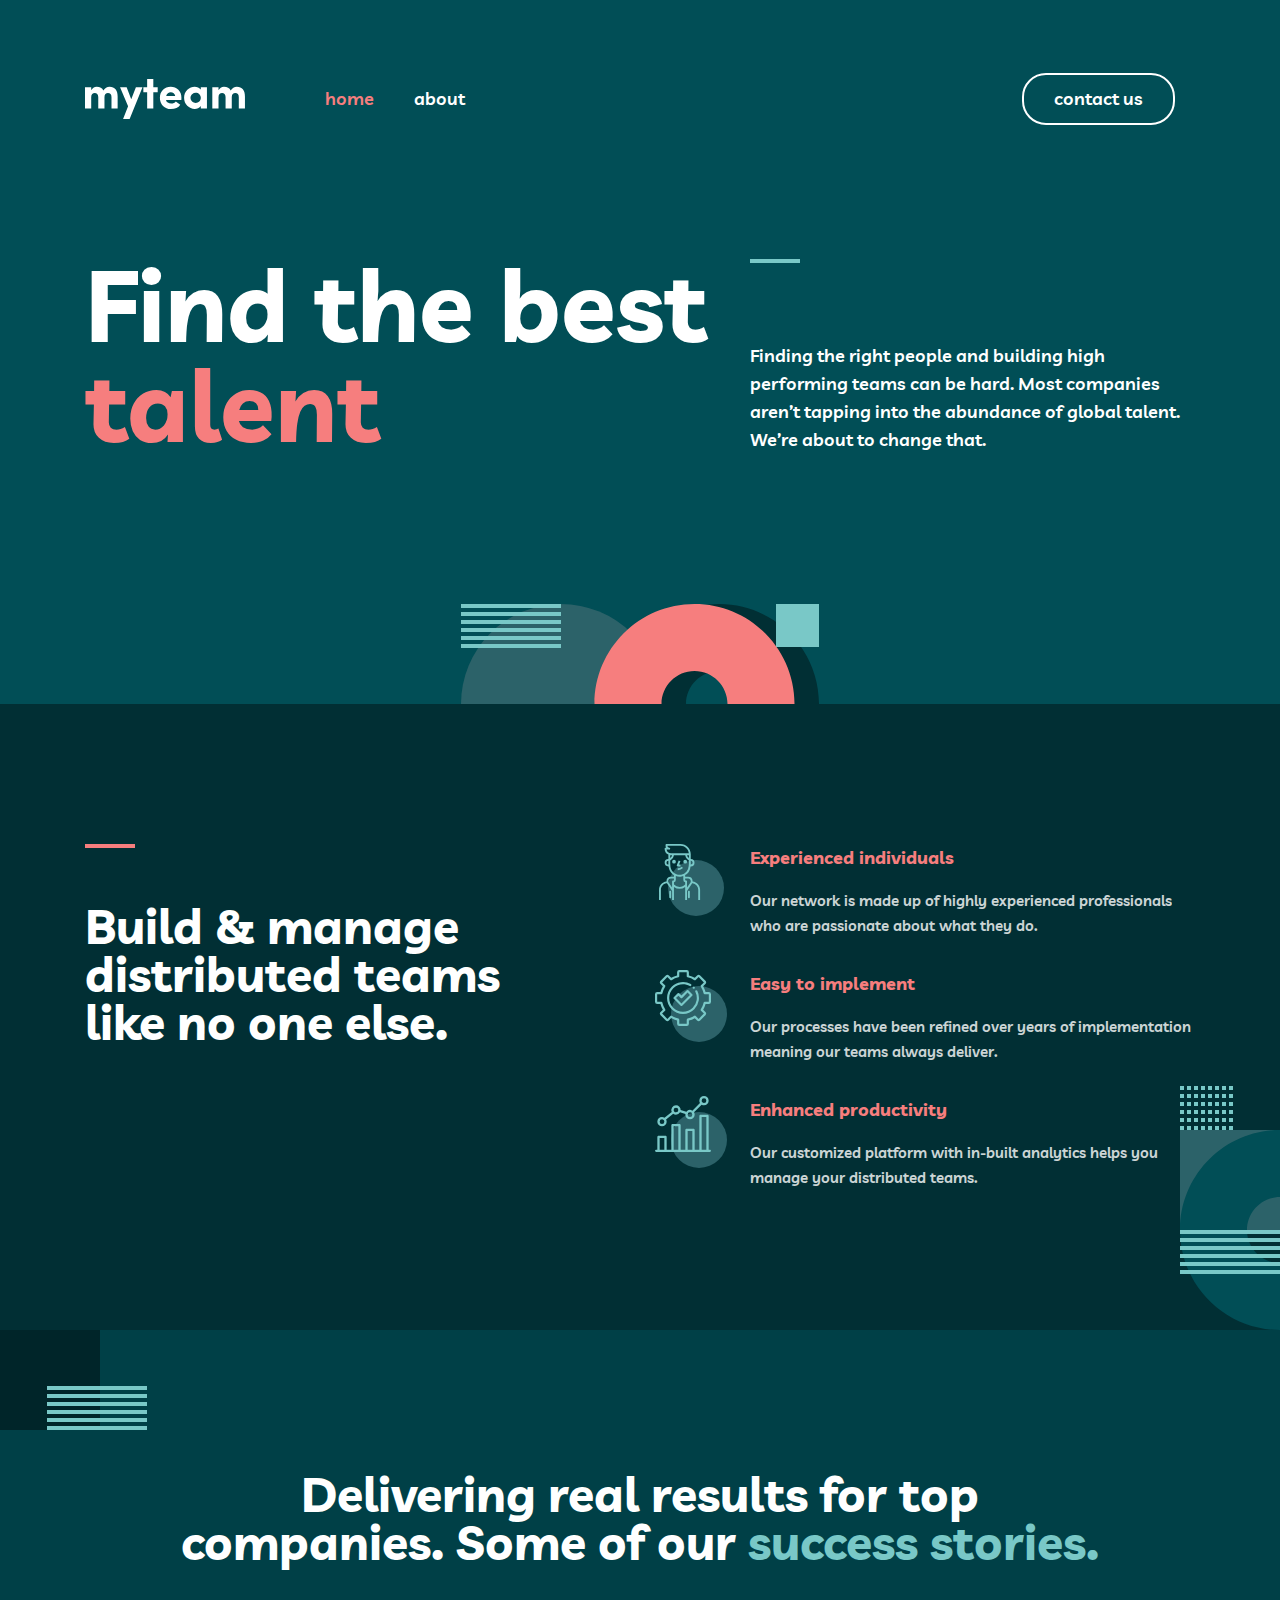
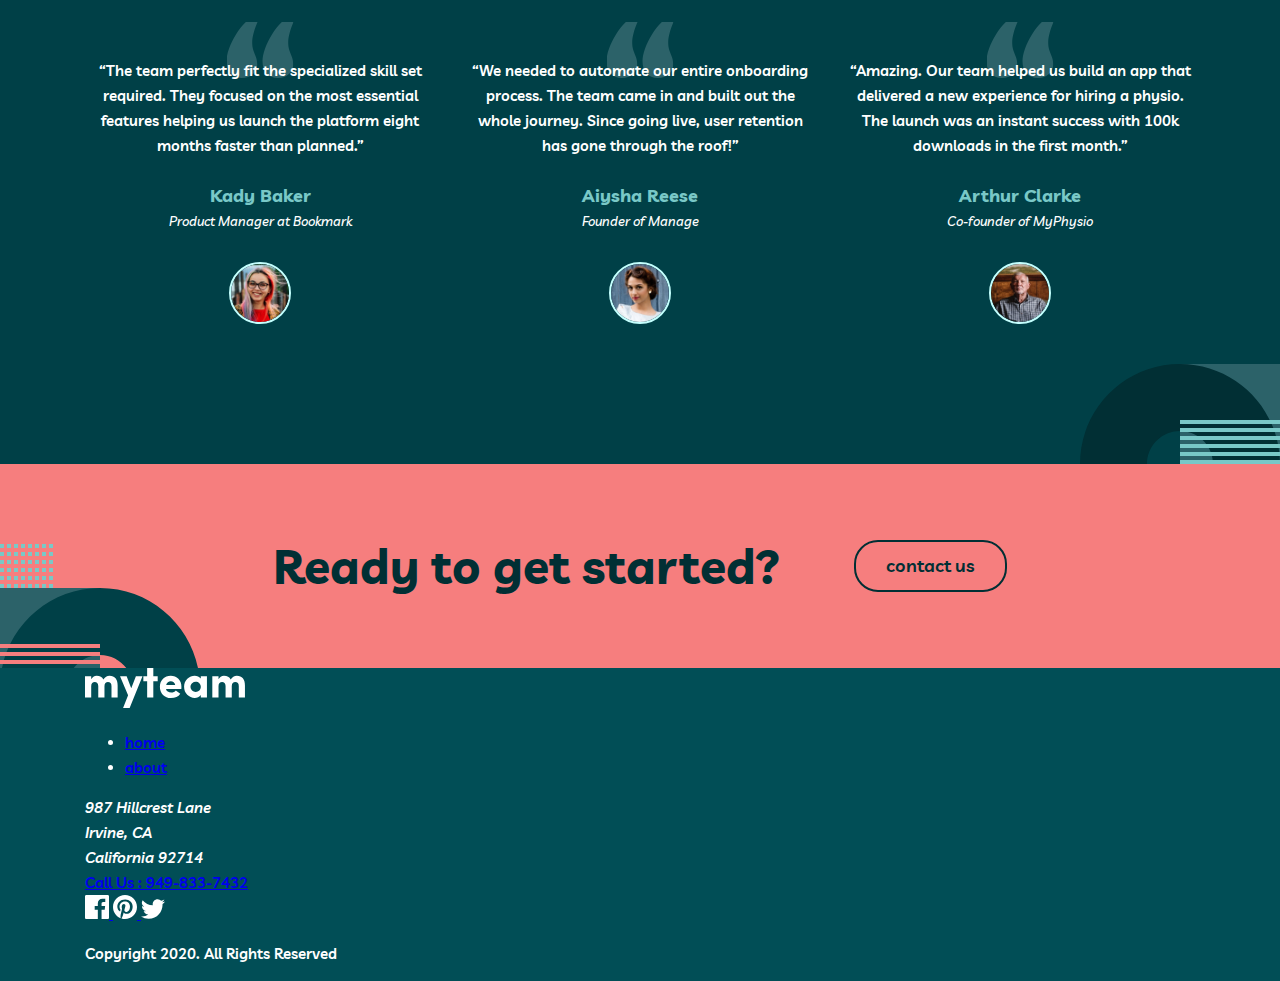
==== index.html @ 929922a4 "Add svg icons to site footer" ====
<!DOCTYPE html>
<html lang="en">
<head>
  <meta charset="UTF-8">
  <meta name="viewport" content="width=device-width, initial-scale=1.0">
  <title>Myteam | Homepage</title>
  <link rel="stylesheet" href="css/main.css">
</head>
<body class="page__body page__body--nojs">
  
  
  <header class="site-header site-header--nojs">
    <div class="container site-header__container">
      <a class="logo site-header__logo" href="index.html">
        <img class="logo-img" src="img/logo.svg" alt="Logo of Myteam" width="160" height="40">
      </a>
      
      <nav class="site-header__nav sitenav">
        <ul class="sitenav__list">
          <li class="sitenav__item">
            <a class="sitenav__link sitenav__link--active" href="index.html">home</a>
          </li>
          <li class="sitenav__item">
            <a class="sitenav__link" href="about.html">about</a>
          </li>
        </ul>
        
        <a class="sitenav__button button button--light" href="contact.html">contact us</a>
      </nav>
      
      <button class="site-header__toggler" type="button" aria-label="Site header toggler"></button>
    </div>
  </header>
  
  
  <main class="site-main">
    <section class="promo-section">
      <div class="container promo-section__container">
        <h1 class="promo-section__heading">Find the best <span class="promo-heading__span">talent</span></h1>
        <p class="promo-section__text">Finding the right people and building high performing teams can be hard. Most companies aren’t tapping into the abundance of global talent. We’re about to change that.</p>
      </div>
    </section>
    
    
    <section class="feature-section">
      <div class="container feature-section__container">
        <h2 class="feature-section__heading section__heading">Build & manage distributed teams like no one else.</h2>
        
        <ul class="feature-section__list">
          <li class="feature-section__item feature network">
            <div class="feature__info">
              <h3 class="feature__name inner__heading">Experienced individuals</h3>
              <p class="feature__text">Our network is made up of highly experienced professionals who are passionate about what they do.</p>
            </div>
          </li>
          
          <li class="feature-section__item feature process">
            <div class="feature__info">
              <h3 class="feature__name inner__heading">Easy to implement</h3>
              <p class="feature__text">Our processes have been refined over years of implementation meaning our teams always deliver.</p>
            </div>
          </li>
          
          <li class="feature-section__item feature platform">
            <div class="feature__info">
              <h3 class="feature__name inner__heading">Enhanced productivity</h3>
              <p class="feature__text"> Our customized platform with in-built analytics helps you manage your distributed teams.</p>
            </div>
          </li>
        </ul>
      </div>
    </section>
    
    
    <section class="comment-section">
      <div class="container comment-section__container">
        <h2 class="comment-section__heading section__heading">Delivering real results for top companies. Some of our <span class="comment-heading__span">success stories.</span></h2>
        
        <ul class="comment-section__list">
          <li class="comment-section__item comment">
            <blockquote class="comment-text">“The team perfectly fit the specialized skill set required. They focused on the most essential features helping us launch the platform eight months faster than planned.”</blockquote>
            <h3 class="comment__author inner__heading"> Kady Baker</h3>
            <span class="comment__author-position">Product Manager at Bookmark</span>
            <img class="comment__img" src="img/avatar-kady.jpg" alt="Profile picture of Kady Baker" width="62" height="62">
          </li>
          
          <li class="comment-section__item comment">
            <blockquote class="comment-text">“We needed to automate our entire onboarding process. The team came in and built out the whole journey. Since going live, user retention has gone through the roof!”</blockquote>
            <h3 class="comment__author inner__heading">Aiysha Reese</h3>
            <span class="comment__author-position">Founder of Manage</span>
            <img class="comment__img" src="img/avatar-aiysha.jpg" alt="Profile picture of Aiysha Reese" width="62" height="62">
          </li>
          
          <li class="comment-section__item comment">
            <blockquote class="comment-text">“Amazing. Our team helped us build an app that delivered a new experience for hiring a physio. The launch was an instant success with 100k downloads in the first month.”</blockquote>
            <h3 class="comment__author inner__heading">Arthur Clarke</h3>
            <span class="comment__author-position">Co-founder of MyPhysio</span>
            <img class="comment__img" src="img/avatar-arthur.jpg" alt="Profile picture of Arthur Clarke" width="62" height="62">
          </li>
        </ul>
      </div>
    </section>
  </main>
  
  
  <aside class="start-section">
    <div class="container start-section__container">
      <h2 class="start-section__heading section__heading">Ready to get started?</h2>
      
      <a class="start-section__button button button--dark" href="contact.html">contact us</a>
    </div>
  </aside>
  
  
  <footer class="site-footer">
    <div class="container site-footer__container">
      <div class="site-footer__left">
        <a class="logo site-footer__logo" href="index.html">
          <img class="logo-img" src="img/logo.svg" alt="Logo of Myteam" width="160" height="40">
        </a>
        
        <ul class="site-footer__list">
          <li class="site-footer__item">
            <a class="site-footer__link" href="index.html">home</a>
          </li>
          <li class="site-footer__item">
            <a class="site-footer__link" href="about.html">about</a>
          </li>
        </ul>
      </div><!-- site-footer__left -->
      
      <div class="site-footer__middle">
        <address class="site-footer__address">
          987  Hillcrest Lane
          <br>Irvine, CA
          <br>California 92714 
        </address>
        
        <a class="site-footer__phone" href="tel:9498337432">Call Us : 949-833-7432</a>
      </div><!-- site-footer__middle -->
      
      <div class="site-footer__right">
        <div class="site-footer__socials">
          <a class="social" href="#" aria-label="Link to facebook profile" target="_blank">
            <svg width="24" height="24" fill="none" xmlns="http://www.w3.org/2000/svg"><path class="social__icon" d="M22.675 0H1.325C.593 0 0 .593 0 1.325v21.351C0 23.407.593 24 1.325 24H12.82v-9.294H9.692v-3.622h3.128V8.413c0-3.1 1.893-4.788 4.659-4.788 1.325 0 2.463.099 2.795.143v3.24l-1.918.001c-1.504 0-1.795.715-1.795 1.763v2.313h3.587l-.467 3.622h-3.12V24h6.116c.73 0 1.323-.593 1.323-1.325V1.325C24 .593 23.407 0 22.675 0z" fill="#fff"></path></svg>
          </a>
          <a class="social" href="#" aria-label="Link to pinterest profile" target="_blank">
            <svg width="24" height="24" fill="none" xmlns="http://www.w3.org/2000/svg"><path class="social__icon" d="M12 0C5.373 0 0 5.372 0 12c0 5.084 3.163 9.426 7.627 11.174-.105-.949-.2-2.405.042-3.441.218-.937 1.407-5.965 1.407-5.965s-.359-.719-.359-1.782c0-1.668.967-2.914 2.171-2.914 1.023 0 1.518.769 1.518 1.69 0 1.029-.655 2.568-.994 3.995-.283 1.194.599 2.169 1.777 2.169 2.133 0 3.772-2.249 3.772-5.495 0-2.873-2.064-4.882-5.012-4.882-3.414 0-5.418 2.561-5.418 5.207 0 1.031.397 2.138.893 2.738a.36.36 0 01.083.345l-.333 1.36c-.053.22-.174.267-.402.161-1.499-.698-2.436-2.889-2.436-4.649 0-3.785 2.75-7.262 7.929-7.262 4.163 0 7.398 2.967 7.398 6.931 0 4.136-2.607 7.464-6.227 7.464-1.216 0-2.359-.631-2.75-1.378l-.748 2.853c-.271 1.043-1.002 2.35-1.492 3.146C9.57 23.812 10.763 24 12 24c6.627 0 12-5.373 12-12 0-6.628-5.373-12-12-12z" fill="#fff"></path></svg>
          </a>
          <a class="social" href="#" aria-label="Link to twitter profile" target="_blank">
            <svg width="24" height="20" fill="none" xmlns="http://www.w3.org/2000/svg"><path class="social__icon" d="M24 2.557a9.83 9.83 0 01-2.828.775A4.932 4.932 0 0023.337.608a9.864 9.864 0 01-3.127 1.195A4.916 4.916 0 0016.616.248c-3.179 0-5.515 2.966-4.797 6.045A13.978 13.978 0 011.671 1.149a4.93 4.93 0 001.523 6.574 4.903 4.903 0 01-2.229-.616c-.054 2.281 1.581 4.415 3.949 4.89a4.935 4.935 0 01-2.224.084 4.928 4.928 0 004.6 3.419A9.9 9.9 0 010 17.54a13.94 13.94 0 007.548 2.212c9.142 0 14.307-7.721 13.995-14.646A10.025 10.025 0 0024 2.557z" fill="#fff"></path></svg>
          </a>
        </div>

        <p class="site-footer__copyright">Copyright 2020. All Rights Reserved</p>
      </div><!-- site-footer__right -->
    </div><!-- container -->
  </footer>


  <script src="js/main.js"></script>
</body>
</html>
---- css/main.css ----
/*! normalize.css v8.0.1 | MIT License | github.com/necolas/normalize.css */
/* Document
   ========================================================================== */
/**
 * 1. Correct the line height in all browsers.
 * 2. Prevent adjustments of font size after orientation changes in iOS.
 */
html {
  line-height: 1.15;
  /* 1 */
  -webkit-text-size-adjust: 100%;
  /* 2 */
}

/* Sections
   ========================================================================== */
/**
 * Remove the margin in all browsers.
 */
body {
  margin: 0;
}

/**
 * Render the `main` element consistently in IE.
 */
main {
  display: block;
}

/**
 * Correct the font size and margin on `h1` elements within `section` and
 * `article` contexts in Chrome, Firefox, and Safari.
 */
h1 {
  font-size: 2em;
  margin: 0.67em 0;
}

/* Grouping content
   ========================================================================== */
/**
 * 1. Add the correct box sizing in Firefox.
 * 2. Show the overflow in Edge and IE.
 */
hr {
  -webkit-box-sizing: content-box;
          box-sizing: content-box;
  /* 1 */
  height: 0;
  /* 1 */
  overflow: visible;
  /* 2 */
}

/**
 * 1. Correct the inheritance and scaling of font size in all browsers.
 * 2. Correct the odd `em` font sizing in all browsers.
 */
pre {
  font-family: monospace, monospace;
  /* 1 */
  font-size: 1em;
  /* 2 */
}

/* Text-level semantics
   ========================================================================== */
/**
 * Remove the gray background on active links in IE 10.
 */
a {
  background-color: transparent;
}

/**
 * 1. Remove the bottom border in Chrome 57-
 * 2. Add the correct text decoration in Chrome, Edge, IE, Opera, and Safari.
 */
abbr[title] {
  border-bottom: none;
  /* 1 */
  text-decoration: underline;
  /* 2 */
  -webkit-text-decoration: underline dotted;
          text-decoration: underline dotted;
  /* 2 */
}

/**
 * Add the correct font weight in Chrome, Edge, and Safari.
 */
b,
strong {
  font-weight: bolder;
}

/**
 * 1. Correct the inheritance and scaling of font size in all browsers.
 * 2. Correct the odd `em` font sizing in all browsers.
 */
code,
kbd,
samp {
  font-family: monospace, monospace;
  /* 1 */
  font-size: 1em;
  /* 2 */
}

/**
 * Add the correct font size in all browsers.
 */
small {
  font-size: 80%;
}

/**
 * Prevent `sub` and `sup` elements from affecting the line height in
 * all browsers.
 */
sub,
sup {
  font-size: 75%;
  line-height: 0;
  position: relative;
  vertical-align: baseline;
}

sub {
  bottom: -0.25em;
}

sup {
  top: -0.5em;
}

/* Embedded content
   ========================================================================== */
/**
 * Remove the border on images inside links in IE 10.
 */
img {
  border-style: none;
}

/* Forms
   ========================================================================== */
/**
 * 1. Change the font styles in all browsers.
 * 2. Remove the margin in Firefox and Safari.
 */
button,
input,
optgroup,
select,
textarea {
  font-family: inherit;
  /* 1 */
  font-size: 100%;
  /* 1 */
  line-height: 1.15;
  /* 1 */
  margin: 0;
  /* 2 */
}

/**
 * Show the overflow in IE.
 * 1. Show the overflow in Edge.
 */
button,
input {
  /* 1 */
  overflow: visible;
}

/**
 * Remove the inheritance of text transform in Edge, Firefox, and IE.
 * 1. Remove the inheritance of text transform in Firefox.
 */
button,
select {
  /* 1 */
  text-transform: none;
}

/**
 * Correct the inability to style clickable types in iOS and Safari.
 */
button,
[type="button"],
[type="reset"],
[type="submit"] {
  -webkit-appearance: button;
}

/**
 * Remove the inner border and padding in Firefox.
 */
button::-moz-focus-inner,
[type="button"]::-moz-focus-inner,
[type="reset"]::-moz-focus-inner,
[type="submit"]::-moz-focus-inner {
  border-style: none;
  padding: 0;
}

/**
 * Restore the focus styles unset by the previous rule.
 */
button:-moz-focusring,
[type="button"]:-moz-focusring,
[type="reset"]:-moz-focusring,
[type="submit"]:-moz-focusring {
  outline: 1px dotted ButtonText;
}

/**
 * Correct the padding in Firefox.
 */
fieldset {
  padding: 0.35em 0.75em 0.625em;
}

/**
 * 1. Correct the text wrapping in Edge and IE.
 * 2. Correct the color inheritance from `fieldset` elements in IE.
 * 3. Remove the padding so developers are not caught out when they zero out
 *    `fieldset` elements in all browsers.
 */
legend {
  -webkit-box-sizing: border-box;
          box-sizing: border-box;
  /* 1 */
  color: inherit;
  /* 2 */
  display: table;
  /* 1 */
  max-width: 100%;
  /* 1 */
  padding: 0;
  /* 3 */
  white-space: normal;
  /* 1 */
}

/**
 * Add the correct vertical alignment in Chrome, Firefox, and Opera.
 */
progress {
  vertical-align: baseline;
}

/**
 * Remove the default vertical scrollbar in IE 10+.
 */
textarea {
  overflow: auto;
}

/**
 * 1. Add the correct box sizing in IE 10.
 * 2. Remove the padding in IE 10.
 */
[type="checkbox"],
[type="radio"] {
  -webkit-box-sizing: border-box;
          box-sizing: border-box;
  /* 1 */
  padding: 0;
  /* 2 */
}

/**
 * Correct the cursor style of increment and decrement buttons in Chrome.
 */
[type="number"]::-webkit-inner-spin-button,
[type="number"]::-webkit-outer-spin-button {
  height: auto;
}

/**
 * 1. Correct the odd appearance in Chrome and Safari.
 * 2. Correct the outline style in Safari.
 */
[type="search"] {
  -webkit-appearance: textfield;
  /* 1 */
  outline-offset: -2px;
  /* 2 */
}

/**
 * Remove the inner padding in Chrome and Safari on macOS.
 */
[type="search"]::-webkit-search-decoration {
  -webkit-appearance: none;
}

/**
 * 1. Correct the inability to style clickable types in iOS and Safari.
 * 2. Change font properties to `inherit` in Safari.
 */
::-webkit-file-upload-button {
  -webkit-appearance: button;
  /* 1 */
  font: inherit;
  /* 2 */
}

/* Interactive
   ========================================================================== */
/*
 * Add the correct display in Edge, IE 10+, and Firefox.
 */
details {
  display: block;
}

/*
 * Add the correct display in all browsers.
 */
summary {
  display: list-item;
}

/* Misc
   ========================================================================== */
/**
 * Add the correct display in IE 10+.
 */
template {
  display: none;
}

/**
 * Add the correct display in IE 10.
 */
[hidden] {
  display: none;
}

@font-face {
  font-family: "Livvic";
  font-display: swap;
  font-style: normal;
  font-weight: 500;
  src: url("../fonts/livvic-v5-latin-500.woff2") format("woff2"), url("../fonts/livvic-v5-latin-500.woff") format("woff");
}

@font-face {
  font-family: "Livvic";
  font-display: swap;
  font-style: italic;
  font-weight: 500;
  src: url("../fonts/livvic-v5-latin-500italic.woff2") format("woff2"), url("../fonts/livvic-v5-latin-500italic.woff") format("woff");
}

@font-face {
  font-family: "Livvic";
  font-display: swap;
  font-style: normal;
  font-weight: 600;
  src: url("../fonts/livvic-v5-latin-600.woff2") format("woff2"), url("../fonts/livvic-v5-latin-600.woff") format("woff");
}

@font-face {
  font-family: "Livvic";
  font-display: swap;
  font-style: normal;
  font-weight: 700;
  src: url("../fonts/livvic-v5-latin-700.woff2") format("woff2"), url("../fonts/livvic-v5-latin-700.woff") format("woff");
}

@font-face {
  font-family: "Livvic";
  font-display: swap;
  font-style: italic;
  font-weight: 600;
  src: url("../fonts/livvic-v5-latin-600italic.woff2") format("woff2"), url("../fonts/livvic-v5-latin-600italic.woff") format("woff");
}

@font-face {
  font-family: "Livvic";
  font-display: swap;
  font-style: italic;
  font-weight: 700;
  src: url("../fonts/livvic-v5-latin-700italic.woff2") format("woff2"), url("../fonts/livvic-v5-latin-700italic.woff") format("woff");
}

html {
  -webkit-box-sizing: border-box;
          box-sizing: border-box;
  height: 100%;
}

*,
*::before,
*::after {
  -webkit-box-sizing: inherit;
          box-sizing: inherit;
}

body {
  display: -webkit-box;
  display: -ms-flexbox;
  display: flex;
  -webkit-box-orient: vertical;
  -webkit-box-direction: normal;
      -ms-flex-direction: column;
          flex-direction: column;
  height: 100%;
  padding: 0;
  margin: 0;
  overflow-x: hidden;
  font-family: "Livvic", "Arial", sans-serif;
  font-size: 15px;
  line-height: 25px;
  font-style: normal;
  font-weight: 600;
  color: #FFFFFF;
  background-color: #014E56;
}

img {
  max-width: 100%;
  height: auto;
}

main {
  -webkit-box-flex: 1;
      -ms-flex-positive: 1;
          flex-grow: 1;
}

.container {
  max-width: 1140px;
  padding: 0 15px;
  margin-left: auto;
  margin-right: auto;
}

.visually-hidden {
  position: absolute;
  width: 1px;
  height: 1px;
  margin: -1px;
  border: 0;
  padding: 0;
  clip: rect(0 0 0 0);
  overflow: hidden;
}

.section__heading {
  font-size: 48px;
  line-height: 48px;
}

.inner__heading {
  font-size: 18px;
  line-height: 28px;
}

.text--large {
  font-weight: 600;
  font-size: 18px;
  line-height: 28;
}

.text--small {
  font-weight: 600;
  font-size: 15px;
  line-height: 25;
}

.button {
  display: inline-block;
  min-width: 153px;
  max-width: 100%;
  padding: 10px 16px;
  border-radius: 24px;
  border: 2px solid transparent;
  background-color: transparent;
  white-space: nowrap;
  overflow: hidden;
  text-overflow: ellipsis;
  font-weight: 600;
  font-size: 18px;
  line-height: 28px;
  text-decoration: none;
  text-transform: lowercase;
  text-align: center;
}

.button:focus {
  outline: none;
  -webkit-box-shadow: 0 0 0 4px rgba(121, 200, 199, 0.5);
          box-shadow: 0 0 0 4px rgba(121, 200, 199, 0.5);
}

.button--disabled {
  opacity: 0.25;
}

.button--light {
  border: 2px solid #FFFFFF;
  color: #FFFFFF;
}

.button--light:hover {
  background-color: #FFFFFF;
  color: #002529;
}

.button--dark {
  border: 2px solid #012F34;
  color: #012F34;
}

.button--dark:hover {
  background-color: #012F34;
  color: #FFFFFF;
}

.button--secondary {
  background-color: #FFFFFF;
  border: 2px solid #FFFFFF;
  color: #002529;
}

.button--secondary:hover {
  background-color: #79C8C7;
  border: 2px solid #79C8C7;
}

.logo {
  display: inline-block;
}

.logo-img {
  display: block;
}

.site-header {
  position: relative;
  z-index: 1;
  padding-top: 73px;
  padding-bottom: 129px;
  background-color: #014E56;
}

.site-header__container {
  display: -webkit-box;
  display: -ms-flexbox;
  display: flex;
  -webkit-box-align: center;
      -ms-flex-align: center;
          align-items: center;
  -ms-flex-wrap: nowrap;
      flex-wrap: nowrap;
}

.site-header__logo {
  margin-right: 80px;
}

.site-header__nav {
  display: -webkit-box;
  display: -ms-flexbox;
  display: flex;
  -webkit-box-align: center;
      -ms-flex-align: center;
          align-items: center;
  -webkit-box-pack: justify;
      -ms-flex-pack: justify;
          justify-content: space-between;
  width: calc(100% - 260px);
}

.site-header__toggler {
  display: none;
  position: relative;
  z-index: 50;
  width: 25px;
  height: 25px;
  margin-left: auto;
  border: none;
  background-color: transparent;
  background-image: url("../img/icon-hamburger.svg");
  background-repeat: no-repeat;
  background-position: center center;
  background-size: contain;
}

.site-header__toggler:focus {
  outline: none;
}

.site-header--open .site-header__nav {
  position: absolute;
  z-index: 5;
  top: 0;
  right: 0;
  display: -webkit-box;
  display: -ms-flexbox;
  display: flex;
  -webkit-box-orient: vertical;
  -webkit-box-direction: normal;
      -ms-flex-direction: column;
          flex-direction: column;
  -webkit-box-align: start;
      -ms-flex-align: start;
          align-items: start;
  -webkit-box-pack: start;
      -ms-flex-pack: start;
          justify-content: flex-start;
  width: 255px;
  min-height: 100vh;
  padding-top: 112px;
  padding-left: 48px;
  background-color: #2C6269;
  background-image: url("../img/bg-pattern-about-1-mobile-nav-1.svg");
  background-repeat: no-repeat;
  background-position: bottom right -100px;
  background-size: 200px;
}

.site-header--open .site-header__nav::before {
  position: absolute;
  top: 0;
  left: 0;
  right: 0;
  bottom: 0;
  -webkit-transform: translateX(-100%);
          transform: translateX(-100%);
  display: block;
  width: 350px;
  background-color: rgba(0, 0, 0, 0.6);
  content: "";
}

.site-header--open .site-header__toggler {
  background-image: url("../img/icon-close.svg");
}

.site-header--nojs .site-header__container {
  -webkit-box-orient: vertical;
  -webkit-box-direction: normal;
      -ms-flex-direction: column;
          flex-direction: column;
  -webkit-box-align: center;
      -ms-flex-align: center;
          align-items: center;
}

.site-header--nojs .site-header__logo {
  margin-bottom: 28px;
  margin-right: 0;
}

.site-header--nojs .site-header__nav {
  display: -webkit-box;
  display: -ms-flexbox;
  display: flex;
  -webkit-box-orient: vertical;
  -webkit-box-direction: normal;
      -ms-flex-direction: column;
          flex-direction: column;
  width: 100%;
}

.site-header--nojs .sitenav__list {
  width: 100%;
  -webkit-box-pack: center;
      -ms-flex-pack: center;
          justify-content: center;
}

.site-header--nojs .sitenav__button {
  margin: 0;
  margin-top: 20px;
}

.site-header--nojs .site-header__toggler {
  display: none;
}

@media only screen and (max-width: 768px) {
  .site-header {
    padding-top: 64px;
    padding-bottom: 112px;
  }
  .site-header__logo {
    margin-right: 48px;
  }
}

@media only screen and (max-width: 605px) {
  .site-header {
    padding-top: 48px;
    padding-bottom: 80px;
  }
  .site-header__nav {
    display: none;
  }
  .site-header__toggler {
    display: block;
  }
}

.sitenav__list {
  padding: 0;
  margin: 0;
  list-style-type: none;
  margin-right: -20px;
  margin-left: -20px;
  display: -webkit-box;
  display: -ms-flexbox;
  display: flex;
  -ms-flex-wrap: wrap;
      flex-wrap: wrap;
}

.sitenav__item {
  margin: 10px 20px;
}

.sitenav__link {
  display: inline-block;
  font-weight: 600;
  font-size: 18px;
  line-height: 28px;
  color: #FFFFFF;
  text-decoration: none;
  -webkit-transition: color 0.3s ease;
  transition: color 0.3s ease;
}

.sitenav__link:hover, .sitenav__link:active {
  color: #F67E7E;
}

.sitenav__link--active {
  color: #F67E7E;
}

.sitenav__button {
  margin-left: 20px;
}

@media only screen and (max-width: 605px) {
  .site-header--open .sitenav__list {
    -webkit-box-orient: vertical;
    -webkit-box-direction: normal;
        -ms-flex-direction: column;
            flex-direction: column;
    margin-bottom: 16px;
  }
  .site-header--open .sitenav__button {
    margin-left: 0;
  }
}

.promo-section {
  padding-bottom: 250px;
  background-color: #014E56;
  background-image: url("../img/bg-pattern-home-1.svg"), url("../img/bg-pattern-home-2.svg");
  background-repeat: no-repeat;
  background-size: auto, auto;
  background-position: top left -100px, bottom right;
}

.promo-section__container {
  display: -webkit-box;
  display: -ms-flexbox;
  display: flex;
  -webkit-box-pack: justify;
      -ms-flex-pack: justify;
          justify-content: space-between;
  -webkit-box-align: stretch;
      -ms-flex-align: stretch;
          align-items: stretch;
}

.promo-section__heading {
  -ms-flex-item-align: end;
      align-self: flex-end;
  max-width: 635px;
  margin: 0;
  margin-right: 30px;
  font-size: 100px;
  line-height: 100px;
  color: #FFFFFF;
}

.promo-heading__span {
  color: #F67E7E;
}

.promo-section__text {
  position: relative;
  -ms-flex-item-align: end;
      align-self: flex-end;
  max-width: 445px;
  padding-top: 83px;
  margin: 0;
  font-size: 18px;
  line-height: 28px;
}

.promo-section__text::before {
  position: absolute;
  top: 0;
  left: 0;
  display: block;
  width: 50px;
  height: 4px;
  background-color: #79C8C7;
  content: "";
}

@media only screen and (max-width: 1350px) {
  .promo-section {
    background-image: url("../img/bg-pattern-home-2.svg");
    background-size: auto;
    background-position: bottom left 50%;
  }
}

@media only screen and (max-width: 1050px) {
  .promo-section__heading {
    max-width: 500px;
    font-size: 80px;
    line-height: 80px;
  }
  .promo-section__text {
    max-width: 345px;
    padding-top: 30px;
  }
}

@media only screen and (max-width: 850px) {
  .promo-section__container {
    -webkit-box-orient: vertical;
    -webkit-box-direction: normal;
        -ms-flex-direction: column;
            flex-direction: column;
    text-align: center;
  }
  .promo-section__heading {
    max-width: 380px;
    -ms-flex-item-align: center;
        -ms-grid-row-align: center;
        align-self: center;
    margin-right: 0;
    margin-bottom: 24px;
    font-size: 64px;
    line-height: 56px;
  }
  .promo-section__text {
    max-width: 457px;
    -ms-flex-item-align: center;
        -ms-grid-row-align: center;
        align-self: center;
    padding-top: 0;
    padding-bottom: 6px;
    font-size: 15px;
    line-height: 28px;
  }
  .promo-section__text::before {
    display: none;
  }
}

@media only screen and (max-width: 550px) {
  .promo-section {
    padding-bottom: 190px;
  }
  .promo-section__heading {
    max-width: 230px;
    margin-bottom: 18px;
    font-size: 40px;
    line-height: 40px;
  }
  .promo-section__text {
    max-width: 327px;
  }
}

.feature-section {
  padding: 140px 0;
  background-color: #012F34;
  background-image: url("../img/bg-pattern-home-3.svg");
  background-repeat: no-repeat;
  background-size: auto;
  background-position: bottom right -100px;
}

.feature-section__container {
  display: -webkit-box;
  display: -ms-flexbox;
  display: flex;
  -ms-flex-wrap: wrap;
      flex-wrap: wrap;
  -webkit-box-pack: justify;
      -ms-flex-pack: justify;
          justify-content: space-between;
}

.feature-section__heading {
  position: relative;
  max-width: 445px;
  padding-top: 58px;
  margin: 0;
  margin-right: 30px;
}

.feature-section__heading::before {
  position: absolute;
  top: 0;
  left: 0;
  display: block;
  width: 50px;
  height: 4px;
  background-color: #F67E7E;
  content: "";
}

.feature-section__list {
  padding: 0;
  margin: 0;
  list-style-type: none;
  display: -webkit-box;
  display: -ms-flexbox;
  display: flex;
  -webkit-box-orient: vertical;
  -webkit-box-direction: normal;
      -ms-flex-direction: column;
          flex-direction: column;
  max-width: 540px;
  margin-top: -16px;
  margin-bottom: -16px;
}

.feature-section__item {
  margin-top: 16px;
  margin-bottom: 16px;
}

.feature {
  display: -webkit-box;
  display: -ms-flexbox;
  display: flex;
}

.feature::before {
  display: inline-block;
  min-width: 72px;
  max-width: 72px;
  height: 72px;
  margin-right: 23px;
  background-repeat: no-repeat;
  background-size: contain;
  background-position: center center;
  content: "";
}

.network::before {
  background-image: url("../img/icon-person.svg");
}

.process::before {
  background-image: url("../img/icon-cog.svg");
}

.platform::before {
  background-image: url("../img/icon-chart.svg");
}

.feature__name {
  margin-top: 0;
  margin-bottom: 16px;
  color: #F67E7E;
}

.feature__text {
  margin: 0;
  opacity: 0.8;
}

@media only screen and (max-width: 1050px) {
  .feature-section {
    padding: 100px 0;
    background-position: top right -100px;
  }
  .feature-section__container {
    -webkit-box-orient: vertical;
    -webkit-box-direction: normal;
        -ms-flex-direction: column;
            flex-direction: column;
    max-width: 573px;
    margin-right: auto;
    margin-left: auto;
  }
  .feature-section__heading {
    padding-top: 36px;
    margin-right: 0;
    margin-bottom: 64px;
    font-size: 32px;
    line-height: 32px;
  }
}

@media only screen and (max-width: 600px) {
  .feature-section {
    padding: 64px 0;
  }
  .feature-section__heading {
    max-width: 240px;
    margin-bottom: 56px;
  }
  .feature-section__list {
    margin-top: -24px;
    margin-bottom: -24px;
  }
  .feature-section__item {
    margin-top: 24px;
    margin-bottom: 24px;
  }
  .feature {
    -webkit-box-orient: vertical;
    -webkit-box-direction: normal;
        -ms-flex-direction: column;
            flex-direction: column;
    -webkit-box-align: center;
        -ms-flex-align: center;
            align-items: center;
    text-align: center;
  }
  .feature::before {
    margin-right: 0;
    margin-bottom: 16px;
  }
  .feature__name {
    margin-bottom: 8px;
  }
}

.comment-section {
  padding: 140px 0;
  background-color: #004047;
  background-image: url("../img/bg-pattern-home-4-about-3.svg"), url("../img/bg-pattern-home-5.svg");
  background-repeat: no-repeat;
  background-size: auto;
  background-position: top left, bottom right;
}

.comment-section__container {
  display: -webkit-box;
  display: -ms-flexbox;
  display: flex;
  -webkit-box-orient: vertical;
  -webkit-box-direction: normal;
      -ms-flex-direction: column;
          flex-direction: column;
  -webkit-box-align: center;
      -ms-flex-align: center;
          align-items: center;
  text-align: center;
}

.comment-section__heading {
  max-width: 932px;
  margin: 0;
  margin-bottom: 92px;
}

.comment-heading__span {
  color: #79C8C7;
}

.comment-section__list {
  padding: 0;
  margin: 0;
  list-style-type: none;
  display: -webkit-box;
  display: -ms-flexbox;
  display: flex;
  -ms-flex-wrap: wrap;
      flex-wrap: wrap;
  margin-right: -15px;
  margin-left: -15px;
}

.comment-section__item {
  max-width: 350px;
  margin-right: 15px;
  margin-left: 15px;
}

.comment {
  position: relative;
  z-index: 1;
  display: -webkit-box;
  display: -ms-flexbox;
  display: flex;
  -webkit-box-orient: vertical;
  -webkit-box-direction: normal;
      -ms-flex-direction: column;
          flex-direction: column;
  -webkit-box-align: center;
      -ms-flex-align: center;
          align-items: center;
}

.comment::before {
  position: absolute;
  z-index: 1;
  top: -36px;
  left: 50%;
  -webkit-transform: translateX(-50%);
          transform: translateX(-50%);
  display: block;
  width: 67px;
  height: 56px;
  background-image: url("../img/icon-quotes.svg");
  background-repeat: no-repeat;
  background-size: contain;
  background-position: center center;
  content: "";
}

.comment-text {
  position: relative;
  z-index: 5;
  margin: 0;
  margin-bottom: 24px;
}

.comment__author {
  margin-top: 0;
  margin-bottom: 2px;
  color: #79C8C7;
}

.comment__author-position {
  display: block;
  margin-top: 0;
  margin-bottom: 32px;
  font-style: italic;
  font-weight: 500;
  font-size: 13px;
  line-height: 18px;
}

.comment__img {
  display: block;
  width: 62px;
  height: 62px;
  border-radius: 50%;
  border: 2px solid #C4FFFE;
}

@media only screen and (max-width: 1150px) {
  .comment-section {
    padding: 100px 0;
  }
  .comment-section__heading {
    max-width: 573px;
    margin-bottom: 84px;
    font-size: 32px;
    line-height: 32px;
  }
  .comment-section__list {
    -webkit-box-orient: vertical;
    -webkit-box-direction: normal;
        -ms-flex-direction: column;
            flex-direction: column;
    width: 100%;
    margin: -42px 0;
  }
  .comment-section__item {
    max-width: 80%;
    margin: 42px auto;
  }
}

@media only screen and (max-width: 650px) {
  .comment-section {
    padding-top: 140px;
    padding-bottom: 164px;
  }
  .comment-section__heading {
    max-width: 327px;
  }
  .comment-section__item {
    max-width: 100%;
  }
  .comment-text {
    margin-bottom: 16px;
  }
  .comment__author-position {
    margin-bottom: 16px;
  }
}

.start-section {
  padding: 76px 0;
  background-color: #F67E7E;
  background-image: url("../img/bg-pattern-home-6-about-5.svg");
  background-repeat: no-repeat;
  background-size: auto;
  background-position: bottom -20px left;
}

.start-section__container {
  max-width: 764px;
  margin-right: auto;
  margin-left: auto;
  display: -webkit-box;
  display: -ms-flexbox;
  display: flex;
  -webkit-box-align: center;
      -ms-flex-align: center;
          align-items: center;
  -webkit-box-pack: justify;
      -ms-flex-pack: justify;
          justify-content: space-between;
}

.start-section__heading {
  margin: 0;
  color: #012F34;
}

@media only screen and (max-width: 950px) {
  .start-section {
    padding: 84px 0;
  }
  .start-section__container {
    max-width: 573px;
  }
  .start-section__heading {
    font-size: 32px;
    line-height: 32px;
  }
}

@media only screen and (max-width: 700px) {
  .start-section__container {
    -webkit-box-orient: vertical;
    -webkit-box-direction: normal;
        -ms-flex-direction: column;
            flex-direction: column;
    -webkit-box-align: center;
        -ms-flex-align: center;
            align-items: center;
    max-width: 327px;
    text-align: center;
  }
  .start-section__heading {
    margin-bottom: 24px;
  }
}
/*# sourceMappingURL=main.css.map */
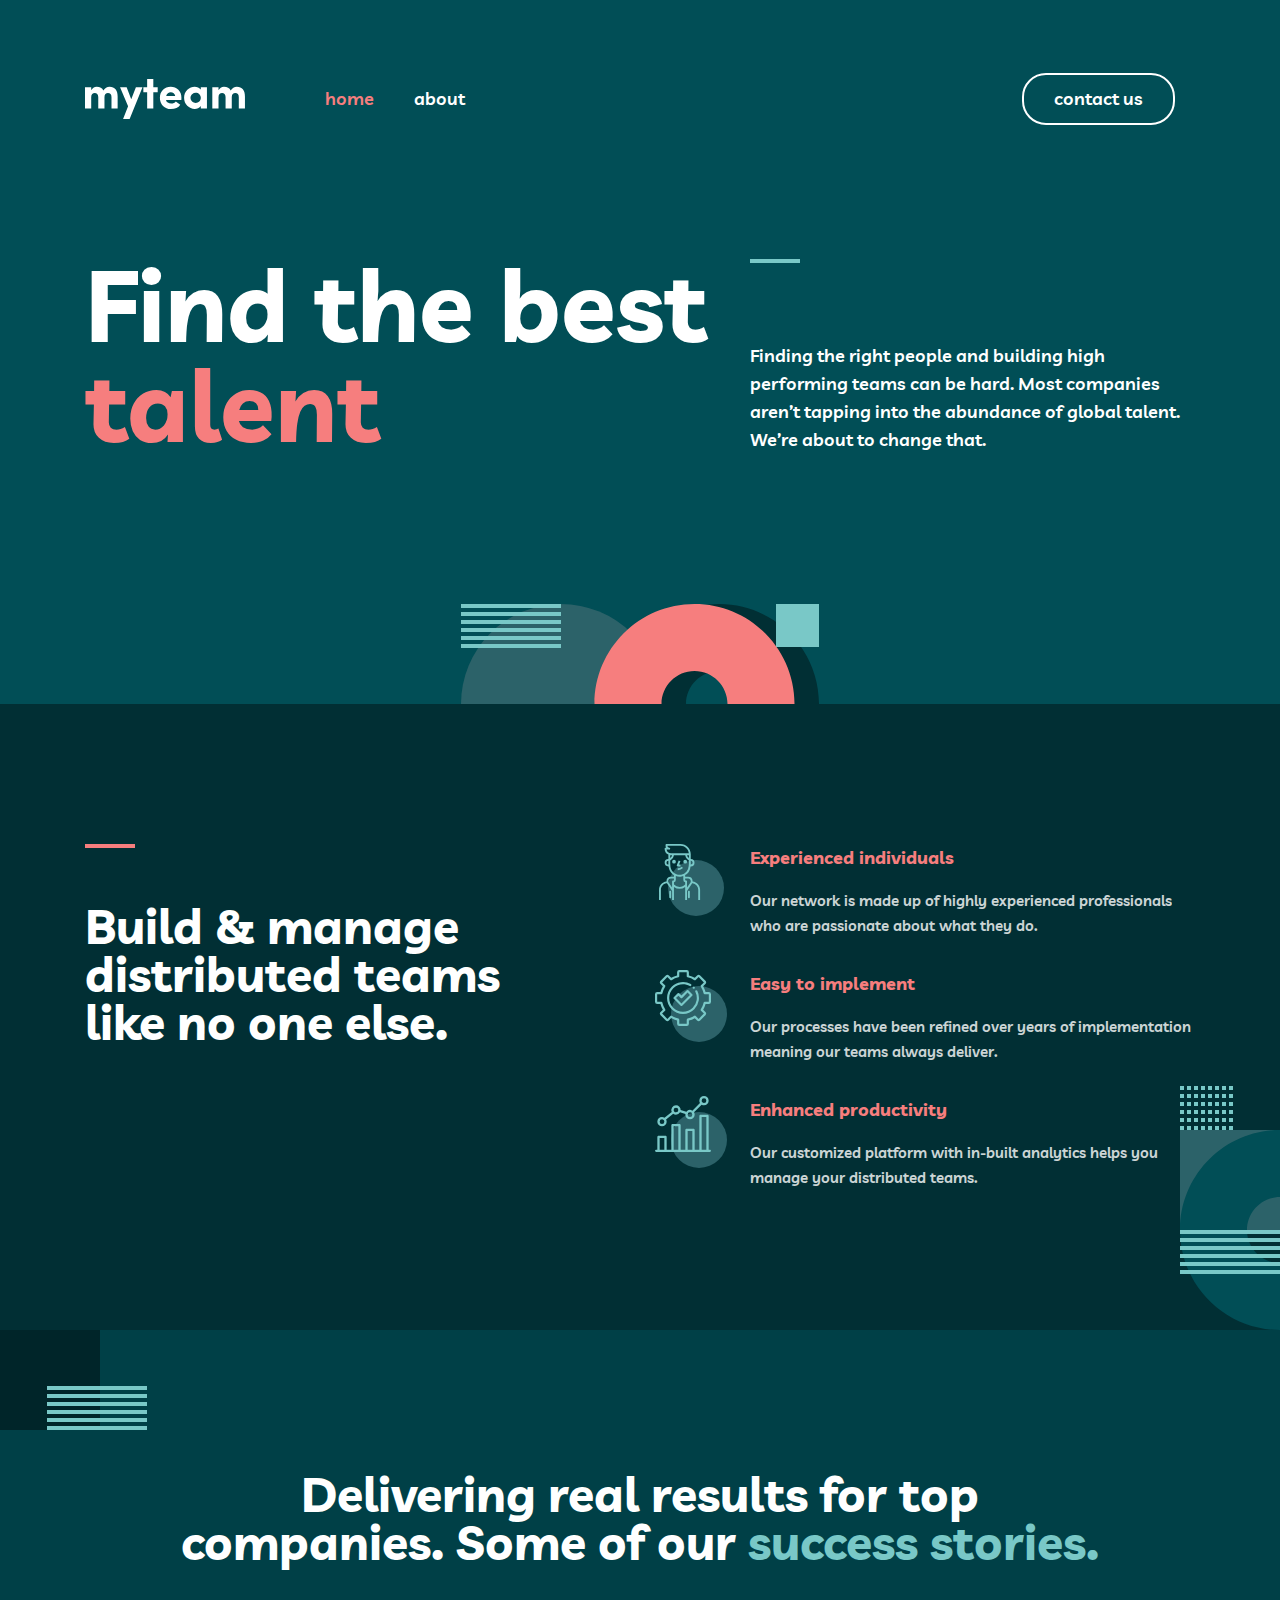
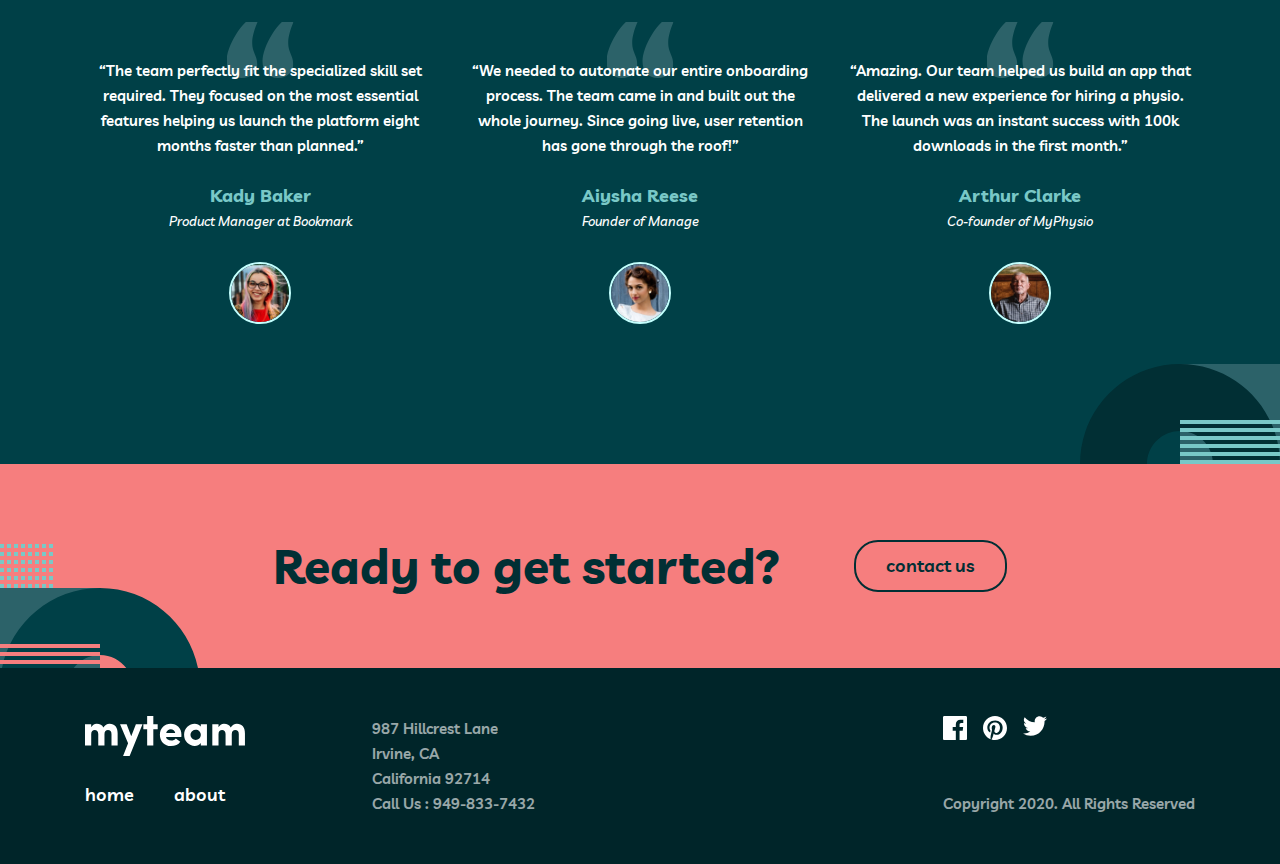
==== commit 37929c81: "Add styles to site footer" ====
--- a/index.html
+++ b/index.html
@@ -142,13 +142,13 @@
       <div class="site-footer__right">
         <div class="site-footer__socials">
           <a class="social" href="#" aria-label="Link to facebook profile" target="_blank">
-            <svg width="24" height="24" fill="none" xmlns="http://www.w3.org/2000/svg"><path class="social__icon" d="M22.675 0H1.325C.593 0 0 .593 0 1.325v21.351C0 23.407.593 24 1.325 24H12.82v-9.294H9.692v-3.622h3.128V8.413c0-3.1 1.893-4.788 4.659-4.788 1.325 0 2.463.099 2.795.143v3.24l-1.918.001c-1.504 0-1.795.715-1.795 1.763v2.313h3.587l-.467 3.622h-3.12V24h6.116c.73 0 1.323-.593 1.323-1.325V1.325C24 .593 23.407 0 22.675 0z" fill="#fff"></path></svg>
+            <svg class="social__svg" width="24" height="24" fill="none" xmlns="http://www.w3.org/2000/svg"><path class="social__icon" d="M22.675 0H1.325C.593 0 0 .593 0 1.325v21.351C0 23.407.593 24 1.325 24H12.82v-9.294H9.692v-3.622h3.128V8.413c0-3.1 1.893-4.788 4.659-4.788 1.325 0 2.463.099 2.795.143v3.24l-1.918.001c-1.504 0-1.795.715-1.795 1.763v2.313h3.587l-.467 3.622h-3.12V24h6.116c.73 0 1.323-.593 1.323-1.325V1.325C24 .593 23.407 0 22.675 0z" fill="#fff"></path></svg>
           </a>
           <a class="social" href="#" aria-label="Link to pinterest profile" target="_blank">
-            <svg width="24" height="24" fill="none" xmlns="http://www.w3.org/2000/svg"><path class="social__icon" d="M12 0C5.373 0 0 5.372 0 12c0 5.084 3.163 9.426 7.627 11.174-.105-.949-.2-2.405.042-3.441.218-.937 1.407-5.965 1.407-5.965s-.359-.719-.359-1.782c0-1.668.967-2.914 2.171-2.914 1.023 0 1.518.769 1.518 1.69 0 1.029-.655 2.568-.994 3.995-.283 1.194.599 2.169 1.777 2.169 2.133 0 3.772-2.249 3.772-5.495 0-2.873-2.064-4.882-5.012-4.882-3.414 0-5.418 2.561-5.418 5.207 0 1.031.397 2.138.893 2.738a.36.36 0 01.083.345l-.333 1.36c-.053.22-.174.267-.402.161-1.499-.698-2.436-2.889-2.436-4.649 0-3.785 2.75-7.262 7.929-7.262 4.163 0 7.398 2.967 7.398 6.931 0 4.136-2.607 7.464-6.227 7.464-1.216 0-2.359-.631-2.75-1.378l-.748 2.853c-.271 1.043-1.002 2.35-1.492 3.146C9.57 23.812 10.763 24 12 24c6.627 0 12-5.373 12-12 0-6.628-5.373-12-12-12z" fill="#fff"></path></svg>
+            <svg class="social__svg" width="24" height="24" fill="none" xmlns="http://www.w3.org/2000/svg"><path class="social__icon" d="M12 0C5.373 0 0 5.372 0 12c0 5.084 3.163 9.426 7.627 11.174-.105-.949-.2-2.405.042-3.441.218-.937 1.407-5.965 1.407-5.965s-.359-.719-.359-1.782c0-1.668.967-2.914 2.171-2.914 1.023 0 1.518.769 1.518 1.69 0 1.029-.655 2.568-.994 3.995-.283 1.194.599 2.169 1.777 2.169 2.133 0 3.772-2.249 3.772-5.495 0-2.873-2.064-4.882-5.012-4.882-3.414 0-5.418 2.561-5.418 5.207 0 1.031.397 2.138.893 2.738a.36.36 0 01.083.345l-.333 1.36c-.053.22-.174.267-.402.161-1.499-.698-2.436-2.889-2.436-4.649 0-3.785 2.75-7.262 7.929-7.262 4.163 0 7.398 2.967 7.398 6.931 0 4.136-2.607 7.464-6.227 7.464-1.216 0-2.359-.631-2.75-1.378l-.748 2.853c-.271 1.043-1.002 2.35-1.492 3.146C9.57 23.812 10.763 24 12 24c6.627 0 12-5.373 12-12 0-6.628-5.373-12-12-12z" fill="#fff"></path></svg>
           </a>
           <a class="social" href="#" aria-label="Link to twitter profile" target="_blank">
-            <svg width="24" height="20" fill="none" xmlns="http://www.w3.org/2000/svg"><path class="social__icon" d="M24 2.557a9.83 9.83 0 01-2.828.775A4.932 4.932 0 0023.337.608a9.864 9.864 0 01-3.127 1.195A4.916 4.916 0 0016.616.248c-3.179 0-5.515 2.966-4.797 6.045A13.978 13.978 0 011.671 1.149a4.93 4.93 0 001.523 6.574 4.903 4.903 0 01-2.229-.616c-.054 2.281 1.581 4.415 3.949 4.89a4.935 4.935 0 01-2.224.084 4.928 4.928 0 004.6 3.419A9.9 9.9 0 010 17.54a13.94 13.94 0 007.548 2.212c9.142 0 14.307-7.721 13.995-14.646A10.025 10.025 0 0024 2.557z" fill="#fff"></path></svg>
+            <svg class="social__svg" width="24" height="20" fill="none" xmlns="http://www.w3.org/2000/svg"><path class="social__icon" d="M24 2.557a9.83 9.83 0 01-2.828.775A4.932 4.932 0 0023.337.608a9.864 9.864 0 01-3.127 1.195A4.916 4.916 0 0016.616.248c-3.179 0-5.515 2.966-4.797 6.045A13.978 13.978 0 011.671 1.149a4.93 4.93 0 001.523 6.574 4.903 4.903 0 01-2.229-.616c-.054 2.281 1.581 4.415 3.949 4.89a4.935 4.935 0 01-2.224.084 4.928 4.928 0 004.6 3.419A9.9 9.9 0 010 17.54a13.94 13.94 0 007.548 2.212c9.142 0 14.307-7.721 13.995-14.646A10.025 10.025 0 0024 2.557z" fill="#fff"></path></svg>
           </a>
         </div>
 
--- a/css/main.css
+++ b/css/main.css
@@ -1263,4 +1263,140 @@
     margin-bottom: 24px;
   }
 }
+
+.site-footer {
+  padding: 48px 0;
+  background-color: #002529;
+}
+
+.site-footer__container {
+  display: -webkit-box;
+  display: -ms-flexbox;
+  display: flex;
+  -webkit-box-pack: justify;
+      -ms-flex-pack: justify;
+          justify-content: space-between;
+}
+
+.site-footer__left {
+  display: -webkit-box;
+  display: -ms-flexbox;
+  display: flex;
+  -webkit-box-orient: vertical;
+  -webkit-box-direction: normal;
+      -ms-flex-direction: column;
+          flex-direction: column;
+  max-width: 160px;
+}
+
+.site-footer__logo {
+  margin-bottom: 25px;
+}
+
+.site-footer__list {
+  padding: 0;
+  margin: 0;
+  list-style-type: none;
+  display: -webkit-box;
+  display: -ms-flexbox;
+  display: flex;
+  -ms-flex-wrap: wrap;
+      flex-wrap: wrap;
+  margin-right: -20px;
+  margin-left: -20px;
+}
+
+.site-footer__item {
+  margin-left: 20px;
+  margin-right: 20px;
+}
+
+.site-footer__link {
+  display: block;
+  font-weight: 600;
+  font-size: 18px;
+  line-height: 28px;
+  color: #FFFFFF;
+  text-decoration: none;
+}
+
+.site-footer__link:hover, .site-footer__link:active {
+  color: #F67E7E;
+}
+
+.site-footer__middle {
+  display: -webkit-box;
+  display: -ms-flexbox;
+  display: flex;
+  -webkit-box-orient: vertical;
+  -webkit-box-direction: normal;
+      -ms-flex-direction: column;
+          flex-direction: column;
+  min-width: 445px;
+  max-width: 445px;
+  margin: 0 20px;
+}
+
+.site-footer__address {
+  font-style: normal;
+  font-weight: 600;
+  font-size: 15px;
+  line-height: 25px;
+  color: #FFFFFF;
+  opacity: 0.6;
+}
+
+.site-footer__phone {
+  font-style: normal;
+  font-weight: 600;
+  font-size: 15px;
+  line-height: 25px;
+  color: #FFFFFF;
+  opacity: 0.6;
+  text-decoration: none;
+}
+
+.site-footer__phone:hover, .site-footer__phone:active {
+  color: #F67E7E;
+  opacity: 1;
+}
+
+.site-footer__right {
+  display: -webkit-box;
+  display: -ms-flexbox;
+  display: flex;
+  -webkit-box-orient: vertical;
+  -webkit-box-direction: normal;
+      -ms-flex-direction: column;
+          flex-direction: column;
+}
+
+.site-footer__socials {
+  display: -webkit-box;
+  display: -ms-flexbox;
+  display: flex;
+}
+
+.social {
+  display: block;
+}
+
+.social + .social {
+  margin-left: 16px;
+}
+
+.social:hover .social__icon {
+  fill: #F67E7E;
+}
+
+.social__svg {
+  display: block;
+}
+
+.site-footer__copyright {
+  margin: 0;
+  margin-top: auto;
+  color: #FFFFFF;
+  opacity: 0.6;
+}
 /*# sourceMappingURL=main.css.map */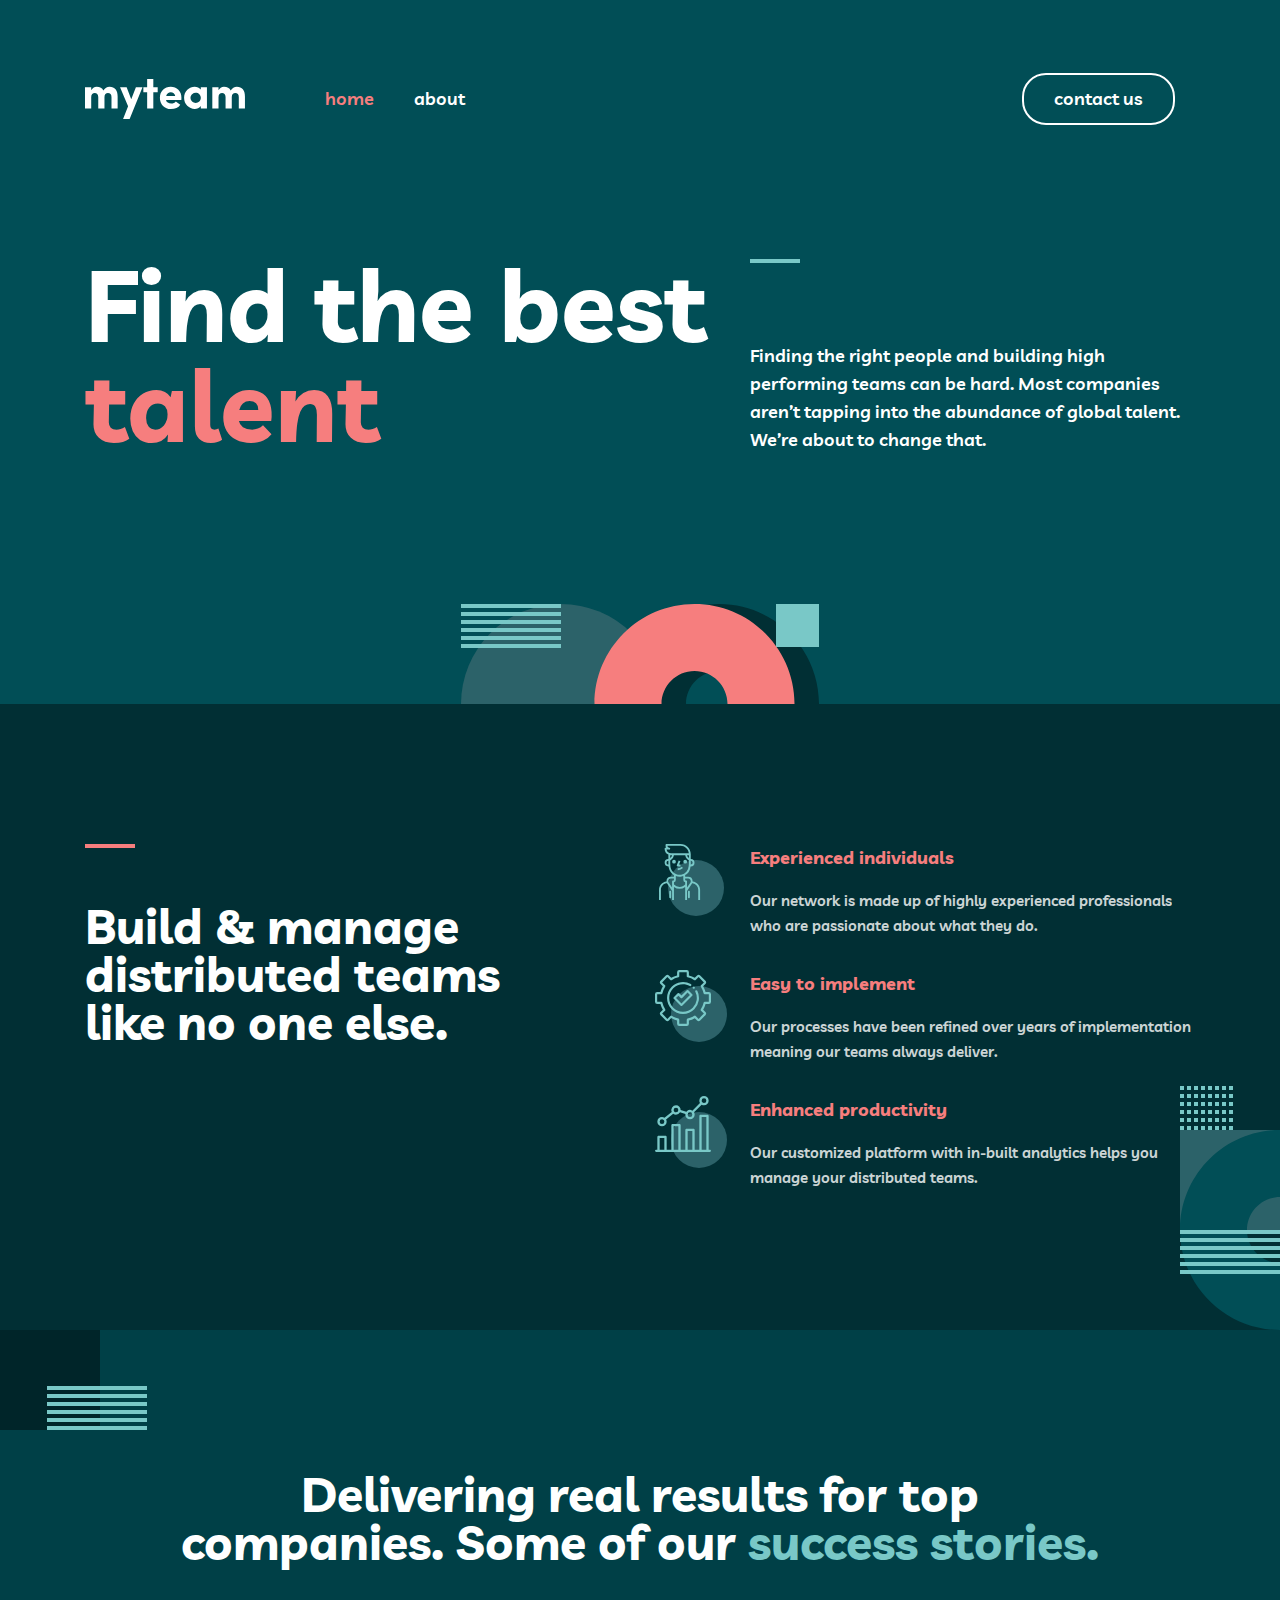
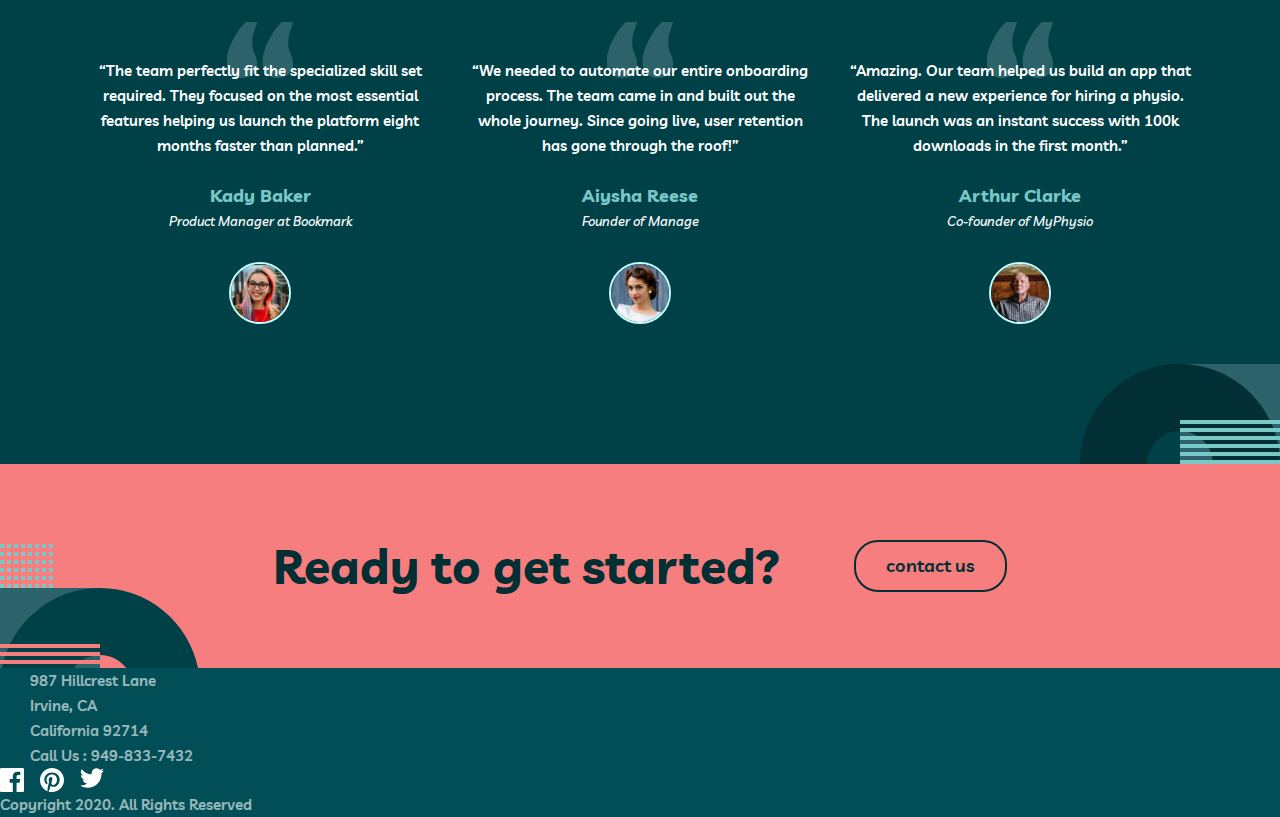
==== commit e72cbac6: "fix site footer html part" ====
--- a/index.html
+++ b/index.html
@@ -112,28 +112,14 @@
   </aside>
   
   
-  <footer class="site-footer">
-    <div class="container site-footer__container">
-      <div class="site-footer__left">
-        <a class="logo site-footer__logo" href="index.html">
-          <img class="logo-img" src="img/logo.svg" alt="Logo of Myteam" width="160" height="40">
-        </a>
-        
-        <ul class="site-footer__list">
-          <li class="site-footer__item">
-            <a class="site-footer__link" href="index.html">home</a>
-          </li>
-          <li class="site-footer__item">
-            <a class="site-footer__link" href="about.html">about</a>
-          </li>
         </ul>
       </div><!-- site-footer__left -->
       
       <div class="site-footer__middle">
         <address class="site-footer__address">
-          987  Hillcrest Lane
-          <br>Irvine, CA
-          <br>California 92714 
+          <span class="footer-address__span">987  Hillcrest Lane</span>
+          <span class="footer-address__span">Irvine, CA</span>
+          <span class="footer-address__span">California 92714</span>
         </address>
         
         <a class="site-footer__phone" href="tel:9498337432">Call Us : 949-833-7432</a>
@@ -151,13 +137,13 @@
             <svg class="social__svg" width="24" height="20" fill="none" xmlns="http://www.w3.org/2000/svg"><path class="social__icon" d="M24 2.557a9.83 9.83 0 01-2.828.775A4.932 4.932 0 0023.337.608a9.864 9.864 0 01-3.127 1.195A4.916 4.916 0 0016.616.248c-3.179 0-5.515 2.966-4.797 6.045A13.978 13.978 0 011.671 1.149a4.93 4.93 0 001.523 6.574 4.903 4.903 0 01-2.229-.616c-.054 2.281 1.581 4.415 3.949 4.89a4.935 4.935 0 01-2.224.084 4.928 4.928 0 004.6 3.419A9.9 9.9 0 010 17.54a13.94 13.94 0 007.548 2.212c9.142 0 14.307-7.721 13.995-14.646A10.025 10.025 0 0024 2.557z" fill="#fff"></path></svg>
           </a>
         </div>
-
+        
         <p class="site-footer__copyright">Copyright 2020. All Rights Reserved</p>
       </div><!-- site-footer__right -->
     </div><!-- container -->
   </footer>
 
-
+  
   <script src="js/main.js"></script>
 </body>
 </html>--- a/css/main.css
+++ b/css/main.css
@@ -1273,6 +1273,8 @@
   display: -webkit-box;
   display: -ms-flexbox;
   display: flex;
+  -ms-flex-wrap: wrap;
+      flex-wrap: wrap;
   -webkit-box-pack: justify;
       -ms-flex-pack: justify;
           justify-content: space-between;
@@ -1334,16 +1336,27 @@
           flex-direction: column;
   min-width: 445px;
   max-width: 445px;
-  margin: 0 20px;
+  margin: 0 30px;
 }
 
 .site-footer__address {
+  display: -webkit-box;
+  display: -ms-flexbox;
+  display: flex;
+  -webkit-box-orient: vertical;
+  -webkit-box-direction: normal;
+      -ms-flex-direction: column;
+          flex-direction: column;
   font-style: normal;
   font-weight: 600;
   font-size: 15px;
   line-height: 25px;
   color: #FFFFFF;
   opacity: 0.6;
+}
+
+.footer-address__span {
+  display: inline-block;
 }
 
 .site-footer__phone {
@@ -1399,4 +1412,81 @@
   color: #FFFFFF;
   opacity: 0.6;
 }
+
+@media only screen and (max-width: 1000px) {
+  .site-footer__middle {
+    min-width: 300px;
+    max-width: 300px;
+  }
+}
+
+@media only screen and (max-width: 800px) {
+  .site-footer {
+    padding: 56px 0;
+  }
+  .site-footer__middle {
+    -webkit-box-align: end;
+        -ms-flex-align: end;
+            align-items: flex-end;
+    margin-right: 0;
+  }
+  .footer-address__span {
+    display: -webkit-box;
+    display: -ms-flexbox;
+    display: flex;
+    -webkit-box-pack: end;
+        -ms-flex-pack: end;
+            justify-content: flex-end;
+  }
+  .site-footer__right {
+    -webkit-box-orient: horizontal;
+    -webkit-box-direction: normal;
+        -ms-flex-direction: row;
+            flex-direction: row;
+    -webkit-box-pack: justify;
+        -ms-flex-pack: justify;
+            justify-content: space-between;
+    width: 100%;
+    margin-top: 34px;
+  }
+}
+
+@media only screen and (max-width: 550px) {
+  .site-footer {
+    padding: 66px 0;
+  }
+  .site-footer__container {
+    -webkit-box-orient: vertical;
+    -webkit-box-direction: normal;
+        -ms-flex-direction: column;
+            flex-direction: column;
+    -webkit-box-align: center;
+        -ms-flex-align: center;
+            align-items: center;
+  }
+  .site-footer__right,
+  .site-footer__middle,
+  .site-footer__left {
+    -webkit-box-orient: vertical;
+    -webkit-box-direction: normal;
+        -ms-flex-direction: column;
+            flex-direction: column;
+    -webkit-box-align: center;
+        -ms-flex-align: center;
+            align-items: center;
+    margin: 0;
+  }
+  .site-footer__middle {
+    margin-top: 24px;
+    margin-bottom: 40px;
+  }
+  .footer-address__span {
+    -webkit-box-pack: center;
+        -ms-flex-pack: center;
+            justify-content: center;
+  }
+  .social {
+    margin-bottom: 16px;
+  }
+}
 /*# sourceMappingURL=main.css.map */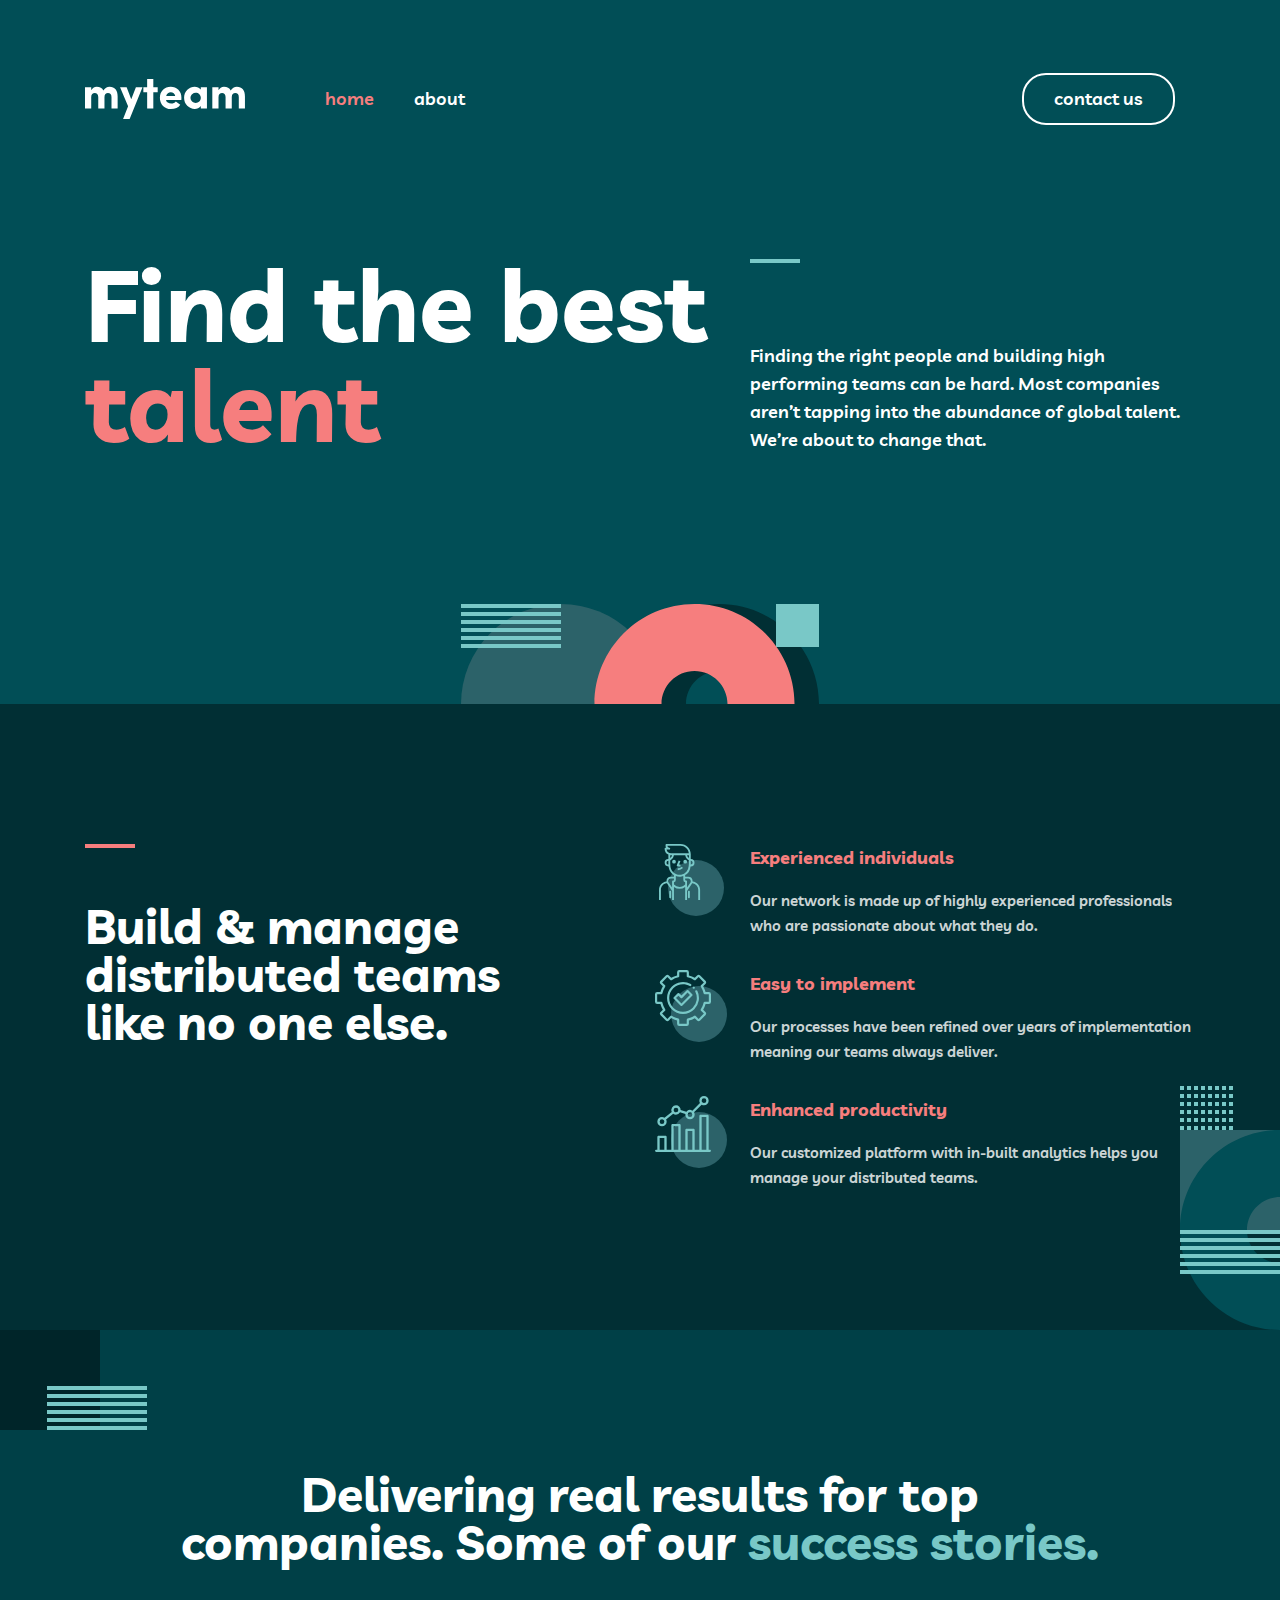
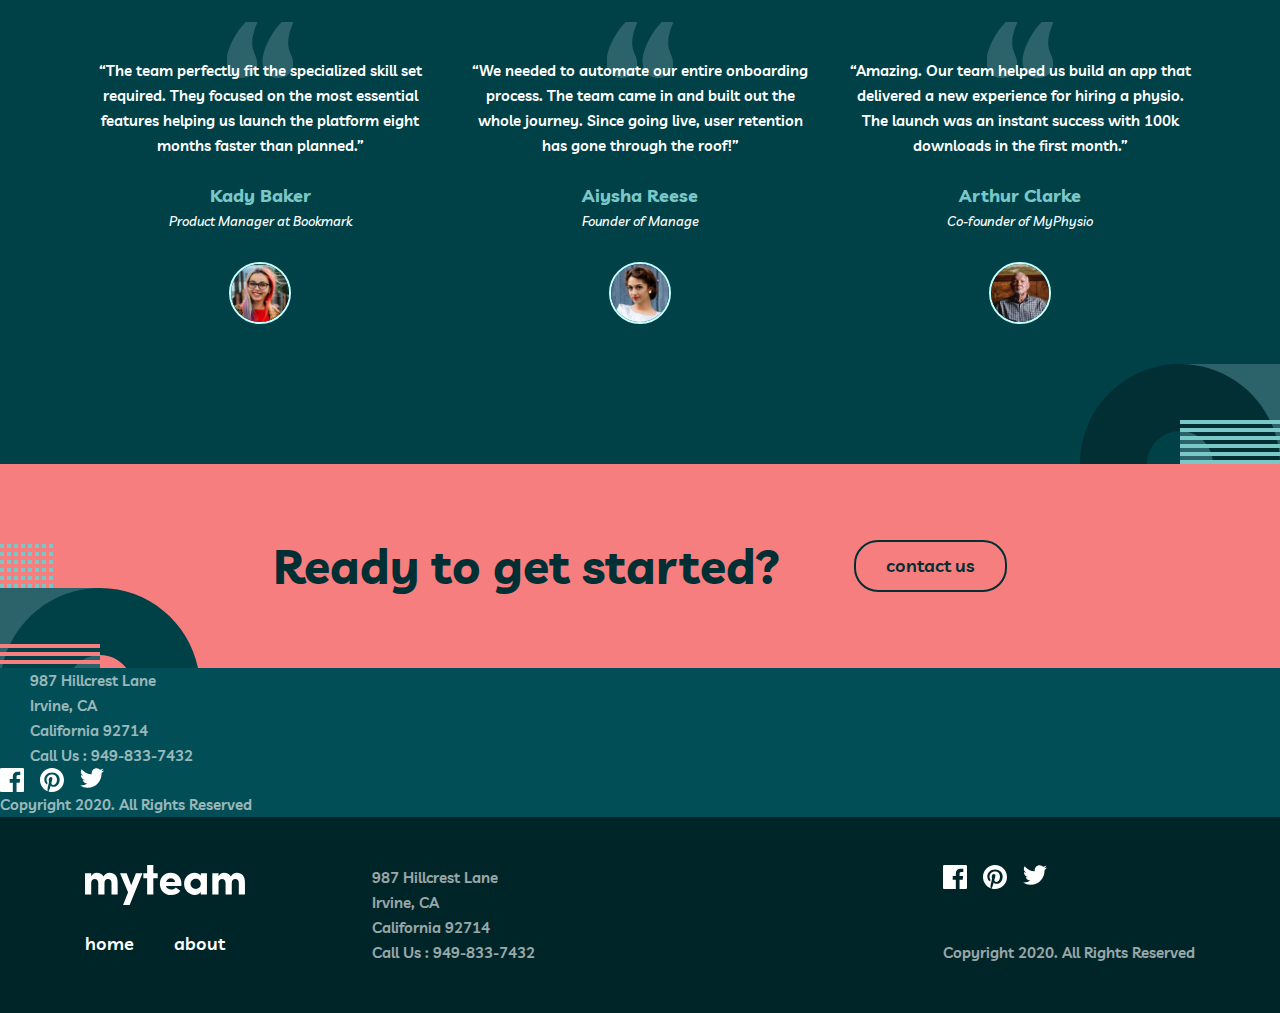
==== commit 132e9a93: "fix html code of site footer" ====
--- a/index.html
+++ b/index.html
@@ -110,8 +110,17 @@
       <a class="start-section__button button button--dark" href="contact.html">contact us</a>
     </div>
   </aside>
-  
-  
+
+
+
+
+
+
+  
+
+
+
+
         </ul>
       </div><!-- site-footer__left -->
       
@@ -144,6 +153,53 @@
   </footer>
 
   
+  
+  <footer class="site-footer">
+    <div class="container site-footer__container">
+      <div class="site-footer__left">
+        <a class="logo site-footer__logo" href="index.html">
+          <img class="logo-img" src="img/logo.svg" alt="Logo of Myteam" width="160" height="40">
+        </a>
+
+        <ul class="site-footer__list">
+          <li class="site-footer__item">
+            <a class="site-footer__link" href="index.html">home</a>
+          </li>
+          <li class="site-footer__item">
+            <a class="site-footer__link" href="about.html">about</a>
+          </li>
+        </ul>
+      </div><!-- site-footer__left -->
+
+      <div class="site-footer__middle">
+        <address class="site-footer__address">
+          <span class="footer-address__span">987  Hillcrest Lane</span>
+          <span class="footer-address__span">Irvine, CA</span>
+          <span class="footer-address__span">California 92714</span>
+        </address>
+
+        <a class="site-footer__phone" href="tel:9498337432">Call Us : 949-833-7432</a>
+      </div><!-- site-footer__middle -->
+
+      <div class="site-footer__right">
+        <div class="site-footer__socials">
+          <a class="social" href="#" aria-label="Link to facebook profile" target="_blank">
+            <svg class="social__svg" width="24" height="24" fill="none" xmlns="http://www.w3.org/2000/svg"><path class="social__icon" d="M22.675 0H1.325C.593 0 0 .593 0 1.325v21.351C0 23.407.593 24 1.325 24H12.82v-9.294H9.692v-3.622h3.128V8.413c0-3.1 1.893-4.788 4.659-4.788 1.325 0 2.463.099 2.795.143v3.24l-1.918.001c-1.504 0-1.795.715-1.795 1.763v2.313h3.587l-.467 3.622h-3.12V24h6.116c.73 0 1.323-.593 1.323-1.325V1.325C24 .593 23.407 0 22.675 0z" fill="#fff"></path></svg>
+          </a>
+          <a class="social" href="#" aria-label="Link to pinterest profile" target="_blank">
+            <svg class="social__svg" width="24" height="24" fill="none" xmlns="http://www.w3.org/2000/svg"><path class="social__icon" d="M12 0C5.373 0 0 5.372 0 12c0 5.084 3.163 9.426 7.627 11.174-.105-.949-.2-2.405.042-3.441.218-.937 1.407-5.965 1.407-5.965s-.359-.719-.359-1.782c0-1.668.967-2.914 2.171-2.914 1.023 0 1.518.769 1.518 1.69 0 1.029-.655 2.568-.994 3.995-.283 1.194.599 2.169 1.777 2.169 2.133 0 3.772-2.249 3.772-5.495 0-2.873-2.064-4.882-5.012-4.882-3.414 0-5.418 2.561-5.418 5.207 0 1.031.397 2.138.893 2.738a.36.36 0 01.083.345l-.333 1.36c-.053.22-.174.267-.402.161-1.499-.698-2.436-2.889-2.436-4.649 0-3.785 2.75-7.262 7.929-7.262 4.163 0 7.398 2.967 7.398 6.931 0 4.136-2.607 7.464-6.227 7.464-1.216 0-2.359-.631-2.75-1.378l-.748 2.853c-.271 1.043-1.002 2.35-1.492 3.146C9.57 23.812 10.763 24 12 24c6.627 0 12-5.373 12-12 0-6.628-5.373-12-12-12z" fill="#fff"></path></svg>
+          </a>
+          <a class="social" href="#" aria-label="Link to twitter profile" target="_blank">
+            <svg class="social__svg" width="24" height="20" fill="none" xmlns="http://www.w3.org/2000/svg"><path class="social__icon" d="M24 2.557a9.83 9.83 0 01-2.828.775A4.932 4.932 0 0023.337.608a9.864 9.864 0 01-3.127 1.195A4.916 4.916 0 0016.616.248c-3.179 0-5.515 2.966-4.797 6.045A13.978 13.978 0 011.671 1.149a4.93 4.93 0 001.523 6.574 4.903 4.903 0 01-2.229-.616c-.054 2.281 1.581 4.415 3.949 4.89a4.935 4.935 0 01-2.224.084 4.928 4.928 0 004.6 3.419A9.9 9.9 0 010 17.54a13.94 13.94 0 007.548 2.212c9.142 0 14.307-7.721 13.995-14.646A10.025 10.025 0 0024 2.557z" fill="#fff"></path></svg>
+          </a>
+        </div>
+
+        <p class="site-footer__copyright">Copyright 2020. All Rights Reserved</p>
+      </div><!-- site-footer__right -->
+    </div><!-- container -->
+  </footer>
+
+  
   <script src="js/main.js"></script>
 </body>
 </html>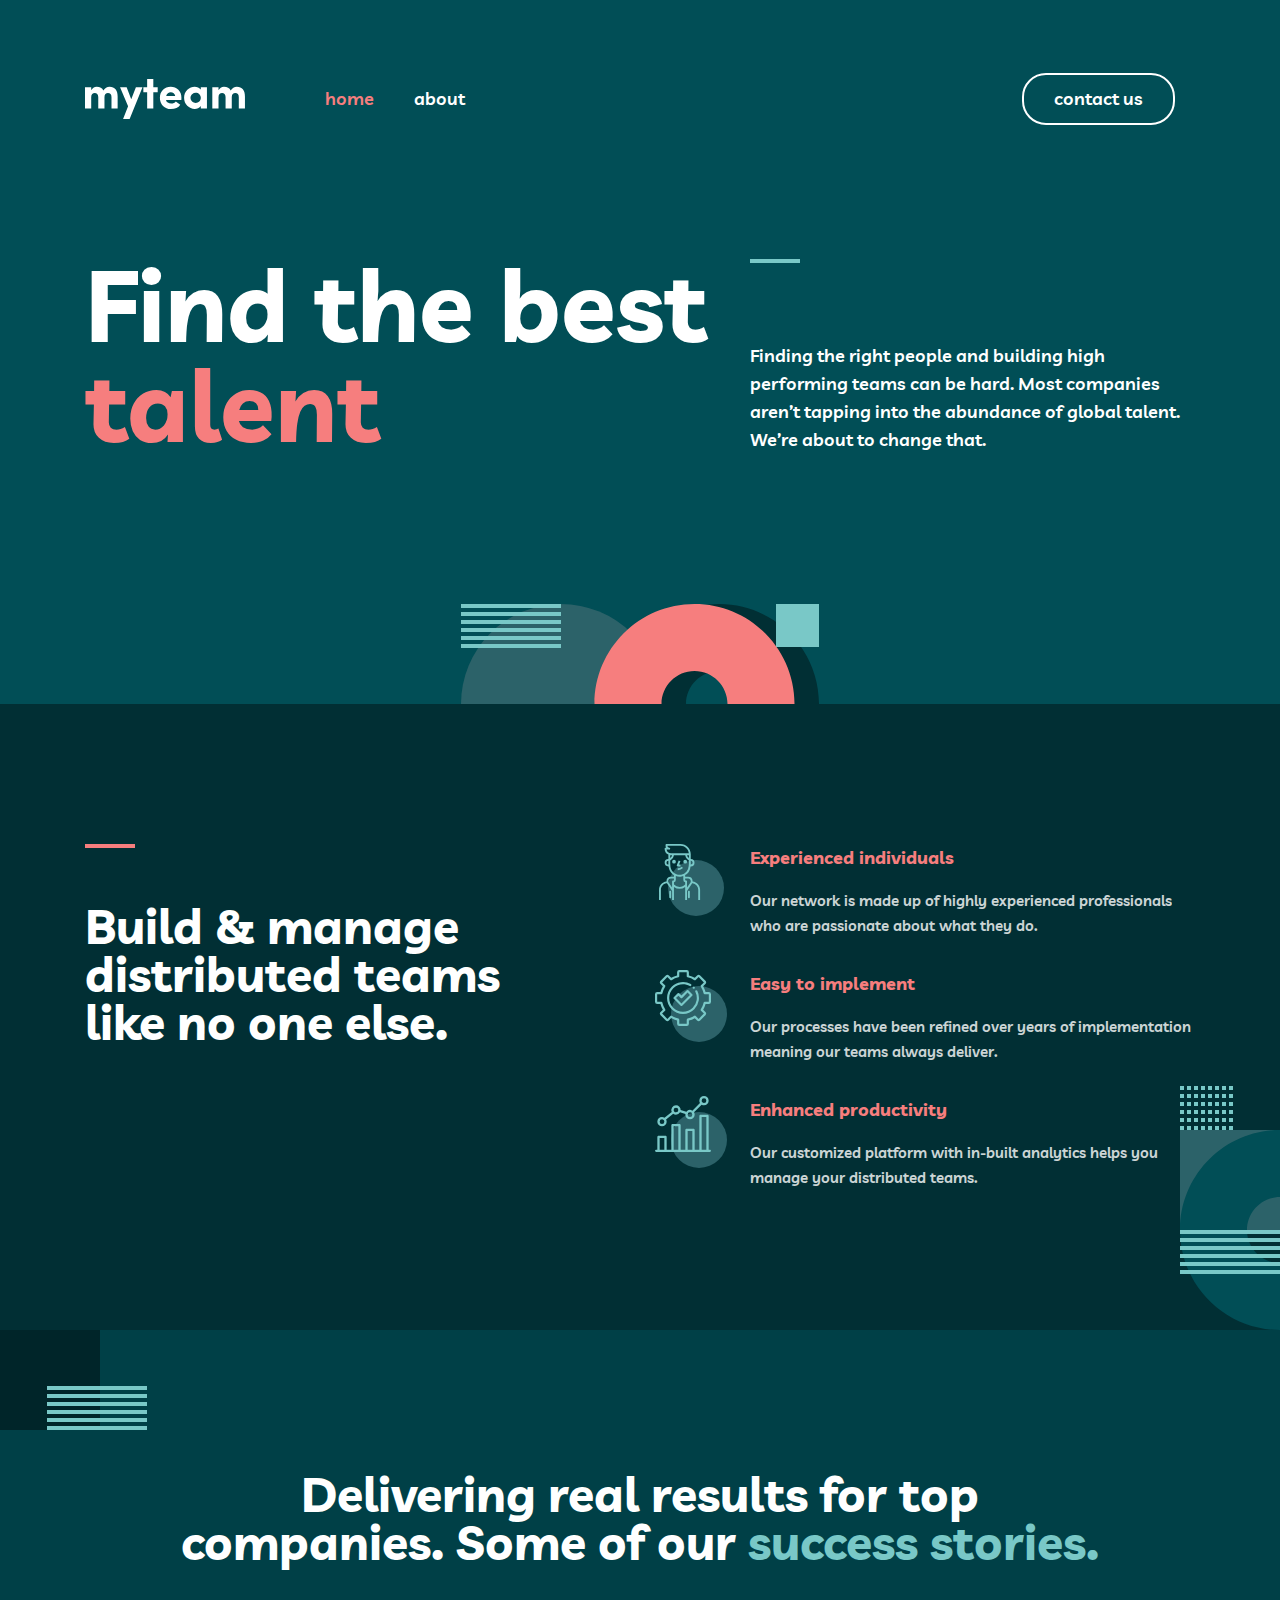
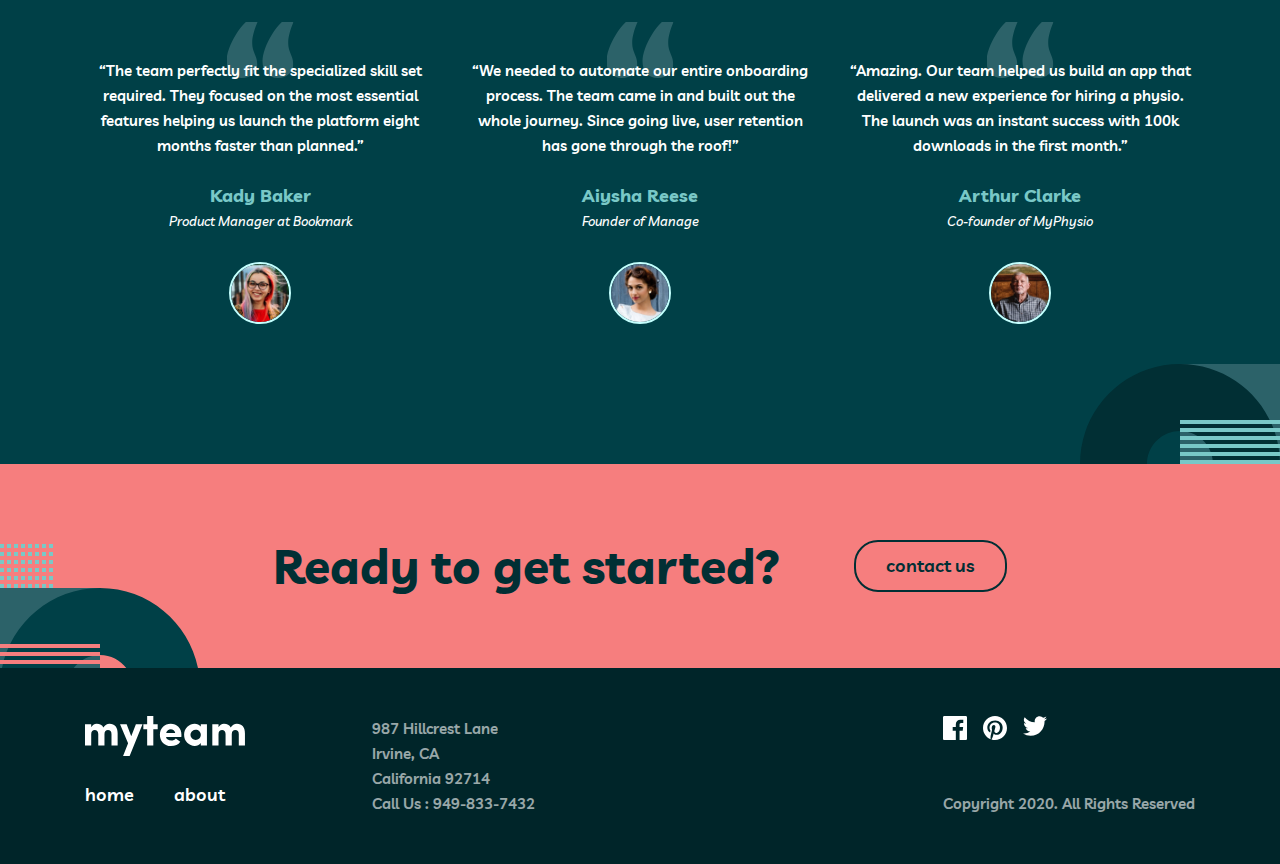
==== commit 93c51f01: "reindent lines of index.html" ====
--- a/index.html
+++ b/index.html
@@ -110,49 +110,7 @@
       <a class="start-section__button button button--dark" href="contact.html">contact us</a>
     </div>
   </aside>
-
-
-
-
-
-
-  
-
-
-
-
-        </ul>
-      </div><!-- site-footer__left -->
       
-      <div class="site-footer__middle">
-        <address class="site-footer__address">
-          <span class="footer-address__span">987  Hillcrest Lane</span>
-          <span class="footer-address__span">Irvine, CA</span>
-          <span class="footer-address__span">California 92714</span>
-        </address>
-        
-        <a class="site-footer__phone" href="tel:9498337432">Call Us : 949-833-7432</a>
-      </div><!-- site-footer__middle -->
-      
-      <div class="site-footer__right">
-        <div class="site-footer__socials">
-          <a class="social" href="#" aria-label="Link to facebook profile" target="_blank">
-            <svg class="social__svg" width="24" height="24" fill="none" xmlns="http://www.w3.org/2000/svg"><path class="social__icon" d="M22.675 0H1.325C.593 0 0 .593 0 1.325v21.351C0 23.407.593 24 1.325 24H12.82v-9.294H9.692v-3.622h3.128V8.413c0-3.1 1.893-4.788 4.659-4.788 1.325 0 2.463.099 2.795.143v3.24l-1.918.001c-1.504 0-1.795.715-1.795 1.763v2.313h3.587l-.467 3.622h-3.12V24h6.116c.73 0 1.323-.593 1.323-1.325V1.325C24 .593 23.407 0 22.675 0z" fill="#fff"></path></svg>
-          </a>
-          <a class="social" href="#" aria-label="Link to pinterest profile" target="_blank">
-            <svg class="social__svg" width="24" height="24" fill="none" xmlns="http://www.w3.org/2000/svg"><path class="social__icon" d="M12 0C5.373 0 0 5.372 0 12c0 5.084 3.163 9.426 7.627 11.174-.105-.949-.2-2.405.042-3.441.218-.937 1.407-5.965 1.407-5.965s-.359-.719-.359-1.782c0-1.668.967-2.914 2.171-2.914 1.023 0 1.518.769 1.518 1.69 0 1.029-.655 2.568-.994 3.995-.283 1.194.599 2.169 1.777 2.169 2.133 0 3.772-2.249 3.772-5.495 0-2.873-2.064-4.882-5.012-4.882-3.414 0-5.418 2.561-5.418 5.207 0 1.031.397 2.138.893 2.738a.36.36 0 01.083.345l-.333 1.36c-.053.22-.174.267-.402.161-1.499-.698-2.436-2.889-2.436-4.649 0-3.785 2.75-7.262 7.929-7.262 4.163 0 7.398 2.967 7.398 6.931 0 4.136-2.607 7.464-6.227 7.464-1.216 0-2.359-.631-2.75-1.378l-.748 2.853c-.271 1.043-1.002 2.35-1.492 3.146C9.57 23.812 10.763 24 12 24c6.627 0 12-5.373 12-12 0-6.628-5.373-12-12-12z" fill="#fff"></path></svg>
-          </a>
-          <a class="social" href="#" aria-label="Link to twitter profile" target="_blank">
-            <svg class="social__svg" width="24" height="20" fill="none" xmlns="http://www.w3.org/2000/svg"><path class="social__icon" d="M24 2.557a9.83 9.83 0 01-2.828.775A4.932 4.932 0 0023.337.608a9.864 9.864 0 01-3.127 1.195A4.916 4.916 0 0016.616.248c-3.179 0-5.515 2.966-4.797 6.045A13.978 13.978 0 011.671 1.149a4.93 4.93 0 001.523 6.574 4.903 4.903 0 01-2.229-.616c-.054 2.281 1.581 4.415 3.949 4.89a4.935 4.935 0 01-2.224.084 4.928 4.928 0 004.6 3.419A9.9 9.9 0 010 17.54a13.94 13.94 0 007.548 2.212c9.142 0 14.307-7.721 13.995-14.646A10.025 10.025 0 0024 2.557z" fill="#fff"></path></svg>
-          </a>
-        </div>
-        
-        <p class="site-footer__copyright">Copyright 2020. All Rights Reserved</p>
-      </div><!-- site-footer__right -->
-    </div><!-- container -->
-  </footer>
-
-  
   
   <footer class="site-footer">
     <div class="container site-footer__container">
@@ -199,7 +157,7 @@
     </div><!-- container -->
   </footer>
 
-  
+
   <script src="js/main.js"></script>
 </body>
 </html>